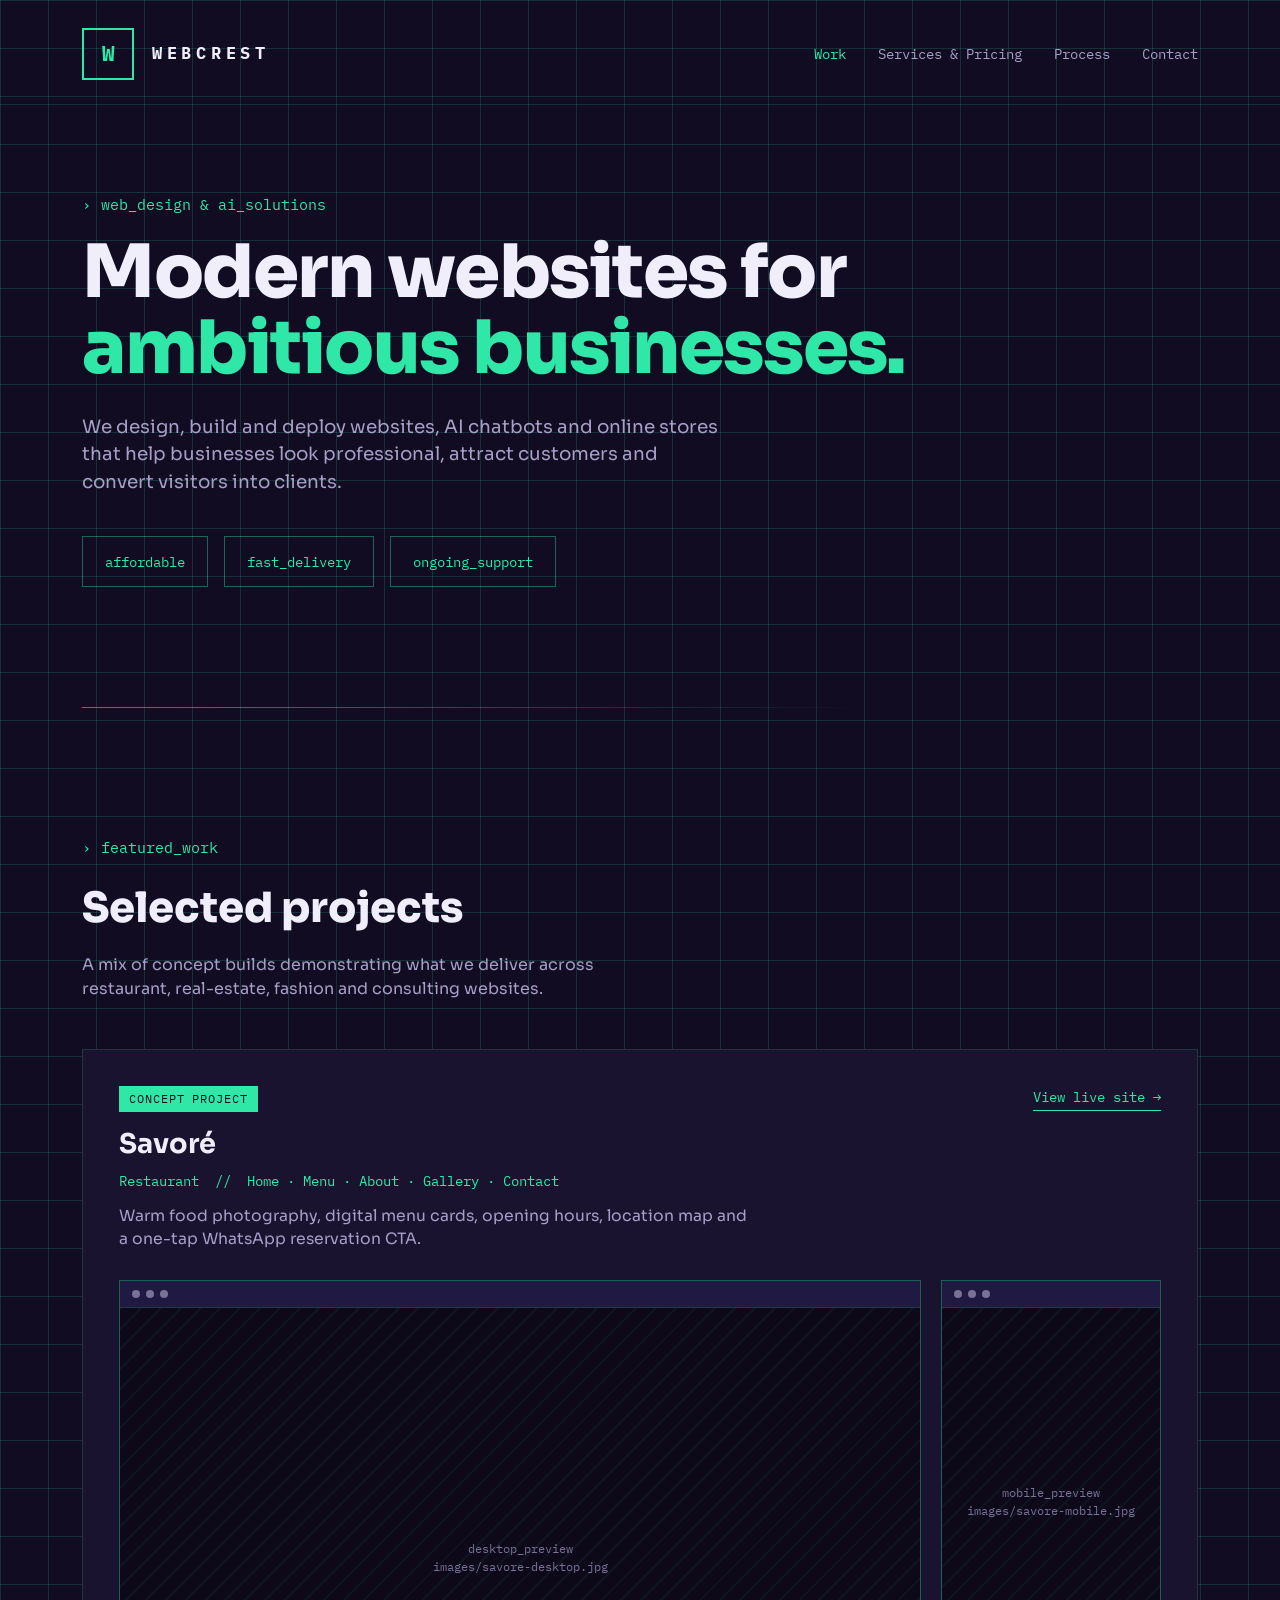
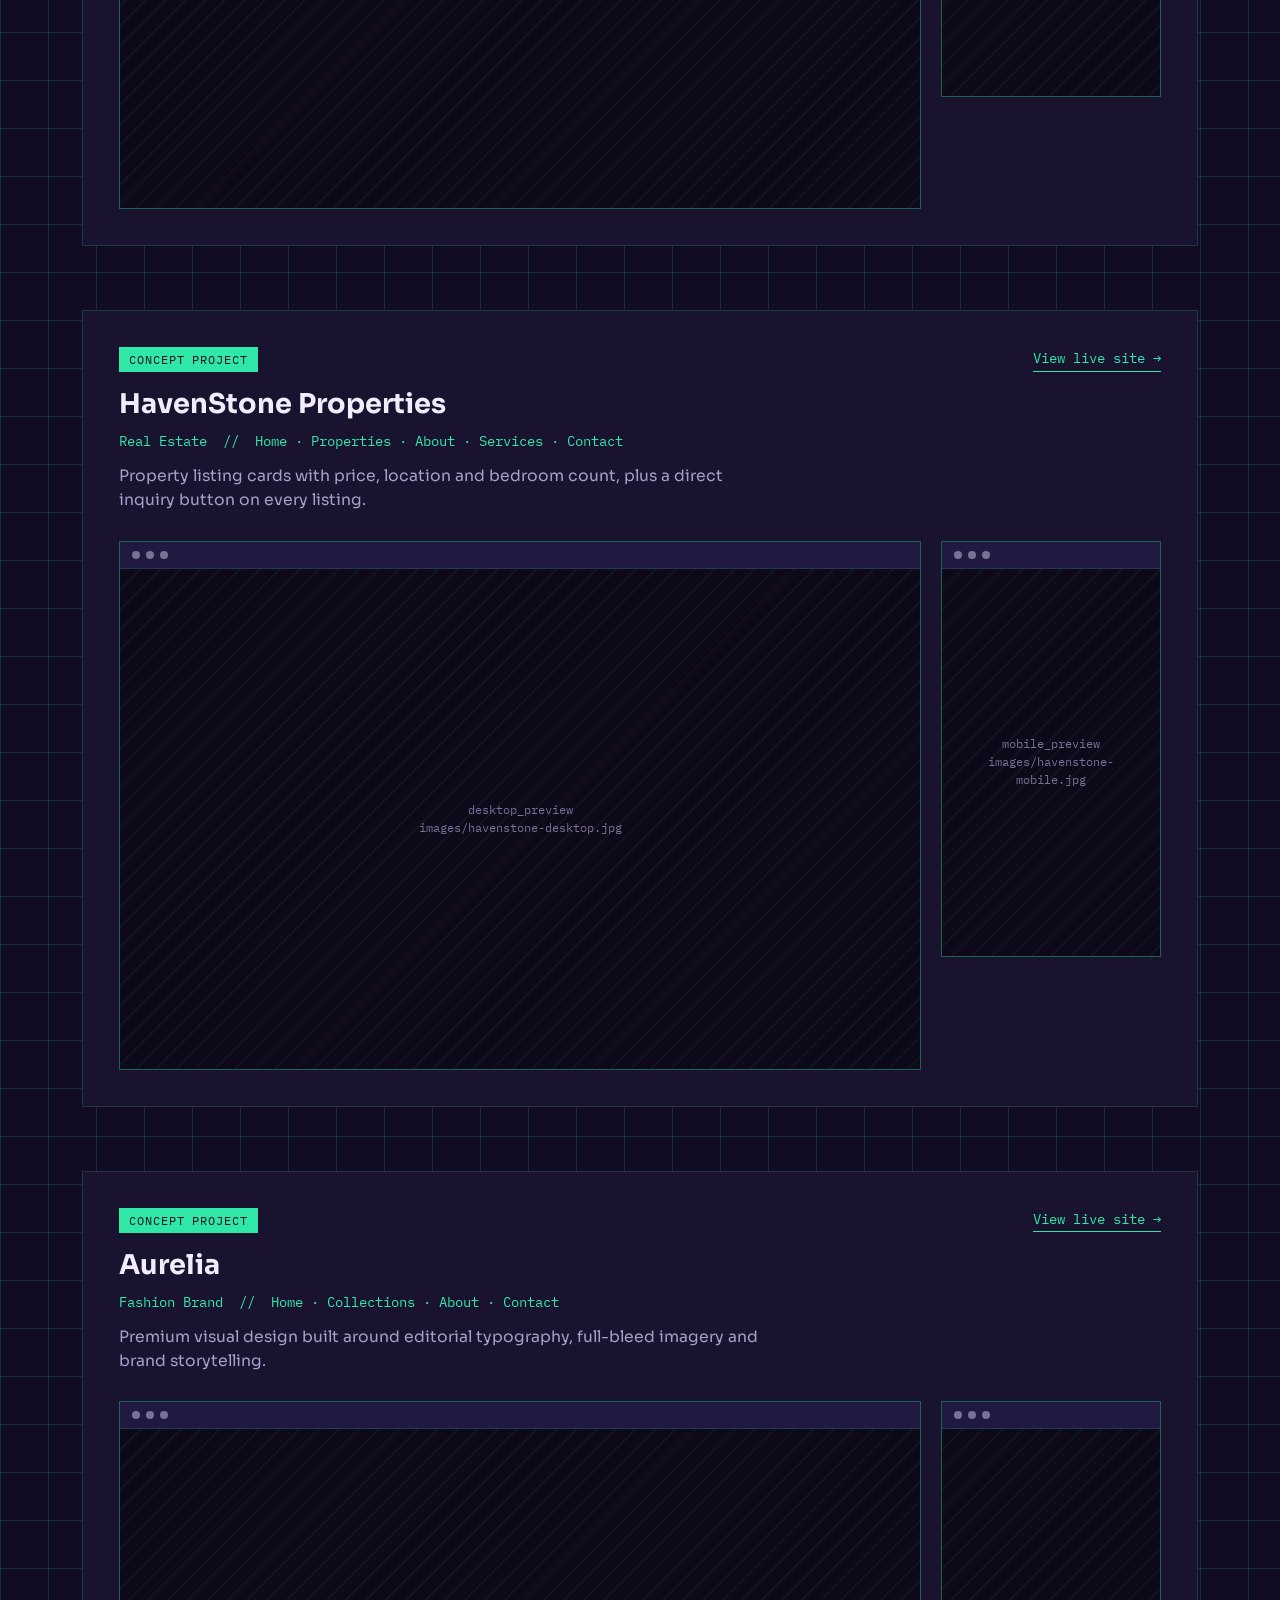
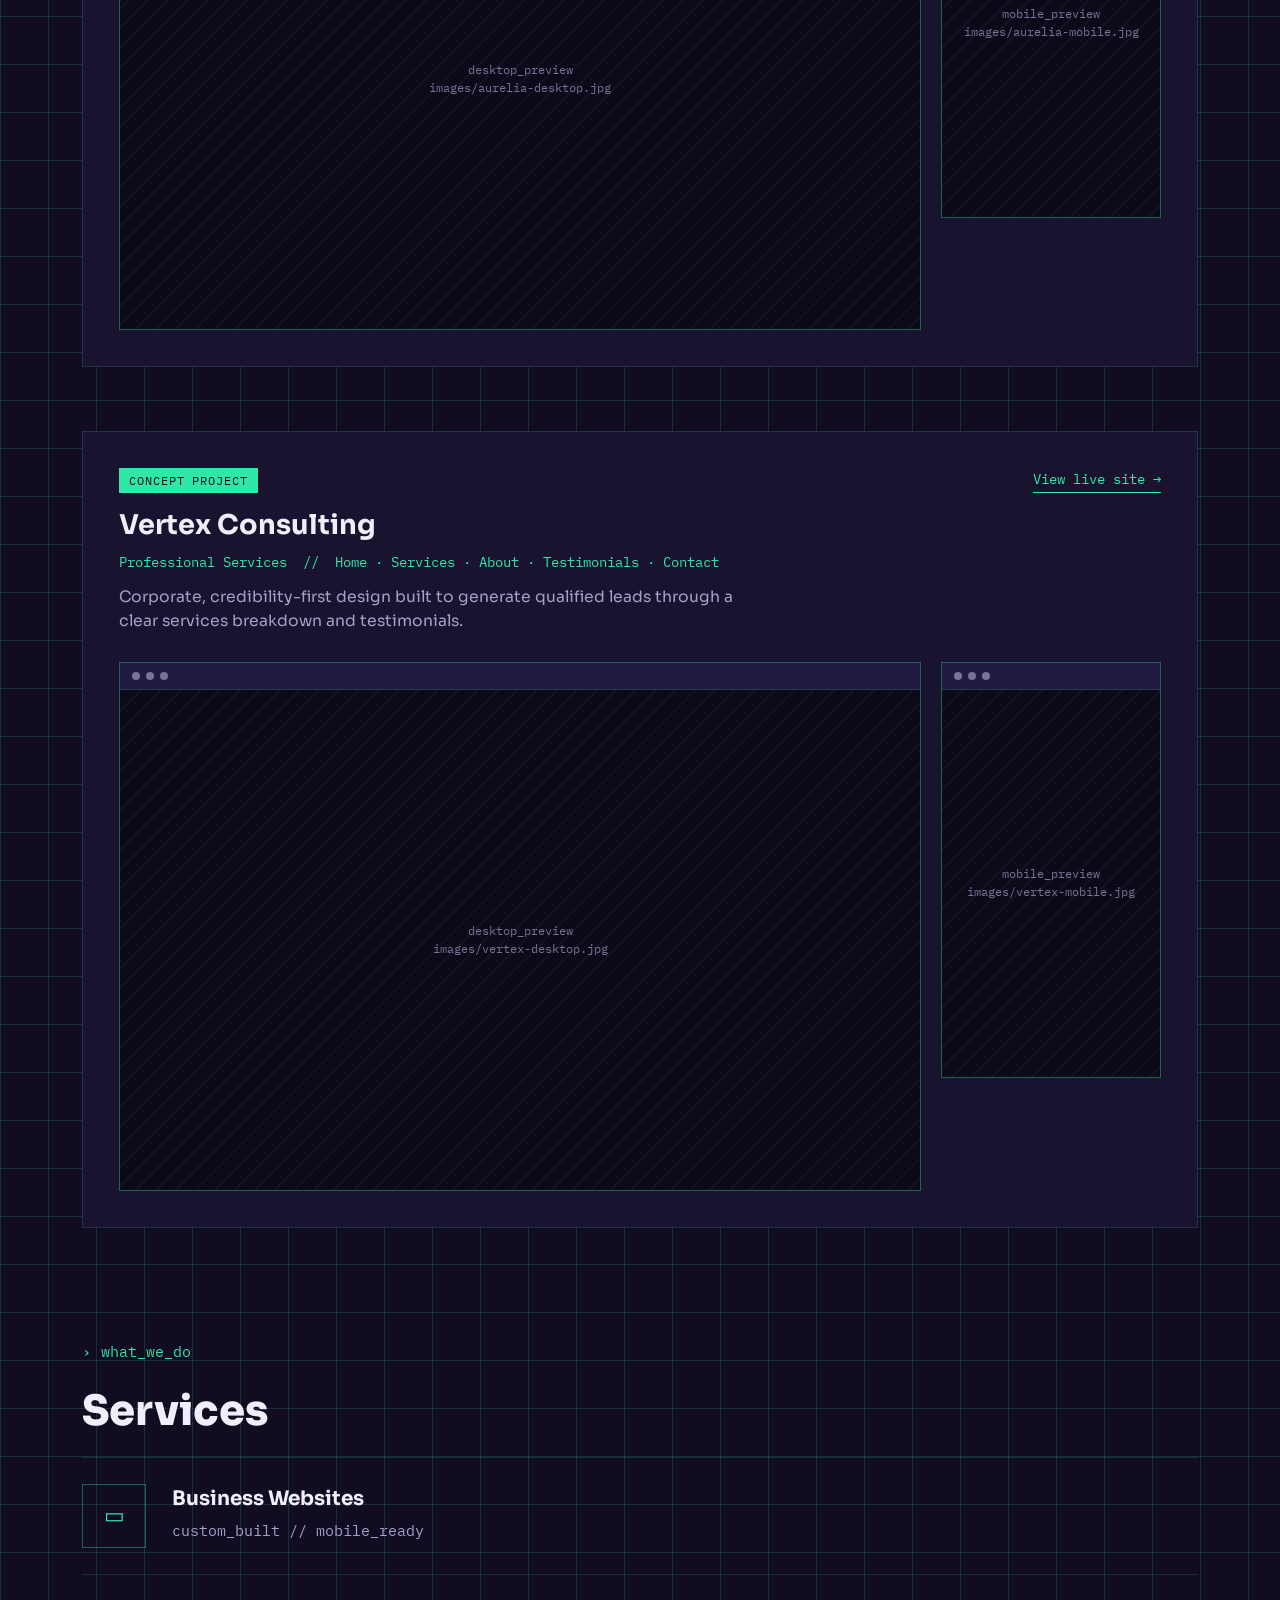
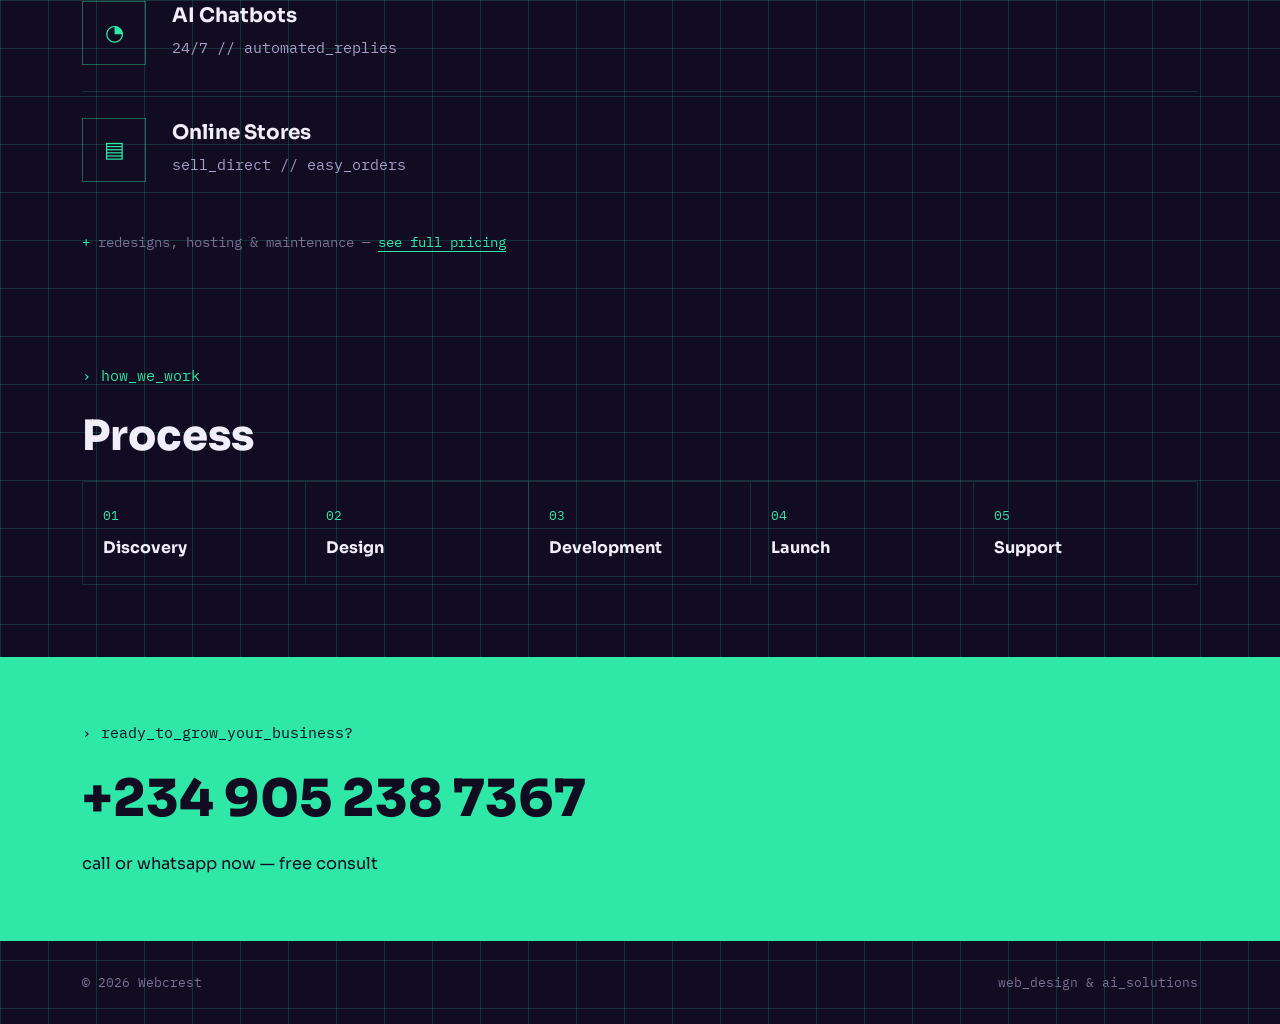
==== index.html @ 218d0122 "second trial commit" ====
<!DOCTYPE html>
<html lang="en">
<head>
<meta charset="UTF-8">
<meta name="viewport" content="width=device-width, initial-scale=1.0">
<title>Webcrest — Modern Websites for Ambitious Businesses</title>
<link rel="stylesheet" href="style.css">
</head>
<body>

<header>
  <div class="wrap header-row">
    <div class="brand">
      <div class="brand-mark">W</div>
      <div class="brand-name">WEBCREST</div>
    </div>
    <nav>
      <ul>
        <li><a href="index.html" class="active">Work</a></li>
        <li><a href="services.html">Services &amp; Pricing</a></li>
        <li><a href="#process">Process</a></li>
        <li><a href="#contact">Contact</a></li>
      </ul>
    </nav>
  </div>
</header>

<section class="hero">
  <div class="wrap">
    <p class="eyebrow">web_design &amp; ai_solutions</p>
    <h1>Modern websites for<br><span class="accent">ambitious businesses.</span></h1>
    <p class="sub">We design, build and deploy websites, AI chatbots and online stores that help
      businesses look professional, attract customers and convert visitors into clients.</p>
    <div class="pill-row">
      <span class="pill">affordable</span>
      <span class="pill">fast_delivery</span>
      <span class="pill">ongoing_support</span>
    </div>
  </div>
</section>

<div class="wrap"><div class="rule"></div></div>

<section id="work">
  <div class="wrap">
    <p class="eyebrow">featured_work</p>
    <h2 class="section-title">Selected projects</h2>
    <p class="section-sub">A mix of concept builds demonstrating what we deliver across restaurant,
      real-estate, fashion and consulting websites.</p>

    <div class="project-grid">

      <!-- PROJECT 1 — SAVORÉ -->
      <article class="project-card">
        <div class="project-head">
          <div>
            <span class="project-tag">Concept Project</span>
            <h3>Savoré</h3>
            <p class="project-type">Restaurant &nbsp;//&nbsp; Home · Menu · About · Gallery · Contact</p>
          </div>
          <!-- LINK SLOT: replace href with the live Netlify/custom domain URL once deployed -->
          <a href="#" class="project-link" data-project="savore">View live site →</a>
        </div>
        <p class="project-desc">Warm food photography, digital menu cards, opening hours, location
          map and a one-tap WhatsApp reservation CTA.</p>
        <div class="shots">
          <div class="browser-frame">
            <div class="browser-bar"><span></span><span></span><span></span></div>
            <div class="shot-slot">
              <!-- SCREENSHOT SLOT (desktop): drop file at images/savore-desktop.jpg -->
              <img src="images/savore-desktop.jpg" alt="Savoré desktop screenshot"
                   onerror="this.style.display='none'; this.nextElementSibling.style.display='flex';">
              <span class="placeholder-label" style="display:flex;">desktop_preview<br>images/savore-desktop.jpg</span>
            </div>
          </div>
          <div class="browser-frame">
            <div class="browser-bar"><span></span><span></span><span></span></div>
            <div class="shot-slot mobile">
              <!-- SCREENSHOT SLOT (mobile): drop file at images/savore-mobile.jpg -->
              <img src="images/savore-mobile.jpg" alt="Savoré mobile screenshot"
                   onerror="this.style.display='none'; this.nextElementSibling.style.display='flex';">
              <span class="placeholder-label" style="display:flex;">mobile_preview<br>images/savore-mobile.jpg</span>
            </div>
          </div>
        </div>
      </article>

      <!-- PROJECT 2 — HAVENSTONE PROPERTIES -->
      <article class="project-card">
        <div class="project-head">
          <div>
            <span class="project-tag">Concept Project</span>
            <h3>HavenStone Properties</h3>
            <p class="project-type">Real Estate &nbsp;//&nbsp; Home · Properties · About · Services · Contact</p>
          </div>
          <a href="#" class="project-link" data-project="havenstone">View live site →</a>
        </div>
        <p class="project-desc">Property listing cards with price, location and bedroom count, plus
          a direct inquiry button on every listing.</p>
        <div class="shots">
          <div class="browser-frame">
            <div class="browser-bar"><span></span><span></span><span></span></div>
            <div class="shot-slot">
              <img src="images/havenstone-desktop.jpg" alt="HavenStone Properties desktop screenshot"
                   onerror="this.style.display='none'; this.nextElementSibling.style.display='flex';">
              <span class="placeholder-label" style="display:flex;">desktop_preview<br>images/havenstone-desktop.jpg</span>
            </div>
          </div>
          <div class="browser-frame">
            <div class="browser-bar"><span></span><span></span><span></span></div>
            <div class="shot-slot mobile">
              <img src="images/havenstone-mobile.jpg" alt="HavenStone Properties mobile screenshot"
                   onerror="this.style.display='none'; this.nextElementSibling.style.display='flex';">
              <span class="placeholder-label" style="display:flex;">mobile_preview<br>images/havenstone-mobile.jpg</span>
            </div>
          </div>
        </div>
      </article>

      <!-- PROJECT 3 — AURELIA -->
      <article class="project-card">
        <div class="project-head">
          <div>
            <span class="project-tag">Concept Project</span>
            <h3>Aurelia</h3>
            <p class="project-type">Fashion Brand &nbsp;//&nbsp; Home · Collections · About · Contact</p>
          </div>
          <a href="#" class="project-link" data-project="aurelia">View live site →</a>
        </div>
        <p class="project-desc">Premium visual design built around editorial typography, full-bleed
          imagery and brand storytelling.</p>
        <div class="shots">
          <div class="browser-frame">
            <div class="browser-bar"><span></span><span></span><span></span></div>
            <div class="shot-slot">
              <img src="images/aurelia-desktop.jpg" alt="Aurelia desktop screenshot"
                   onerror="this.style.display='none'; this.nextElementSibling.style.display='flex';">
              <span class="placeholder-label" style="display:flex;">desktop_preview<br>images/aurelia-desktop.jpg</span>
            </div>
          </div>
          <div class="browser-frame">
            <div class="browser-bar"><span></span><span></span><span></span></div>
            <div class="shot-slot mobile">
              <img src="images/aurelia-mobile.jpg" alt="Aurelia mobile screenshot"
                   onerror="this.style.display='none'; this.nextElementSibling.style.display='flex';">
              <span class="placeholder-label" style="display:flex;">mobile_preview<br>images/aurelia-mobile.jpg</span>
            </div>
          </div>
        </div>
      </article>

      <!-- PROJECT 4 — VERTEX CONSULTING -->
      <article class="project-card">
        <div class="project-head">
          <div>
            <span class="project-tag">Concept Project</span>
            <h3>Vertex Consulting</h3>
            <p class="project-type">Professional Services &nbsp;//&nbsp; Home · Services · About · Testimonials · Contact</p>
          </div>
          <a href="#" class="project-link" data-project="vertex">View live site →</a>
        </div>
        <p class="project-desc">Corporate, credibility-first design built to generate qualified
          leads through a clear services breakdown and testimonials.</p>
        <div class="shots">
          <div class="browser-frame">
            <div class="browser-bar"><span></span><span></span><span></span></div>
            <div class="shot-slot">
              <img src="images/vertex-desktop.jpg" alt="Vertex Consulting desktop screenshot"
                   onerror="this.style.display='none'; this.nextElementSibling.style.display='flex';">
              <span class="placeholder-label" style="display:flex;">desktop_preview<br>images/vertex-desktop.jpg</span>
            </div>
          </div>
          <div class="browser-frame">
            <div class="browser-bar"><span></span><span></span><span></span></div>
            <div class="shot-slot mobile">
              <img src="images/vertex-mobile.jpg" alt="Vertex Consulting mobile screenshot"
                   onerror="this.style.display='none'; this.nextElementSibling.style.display='flex';">
              <span class="placeholder-label" style="display:flex;">mobile_preview<br>images/vertex-mobile.jpg</span>
            </div>
          </div>
        </div>
      </article>

    </div>
  </div>
</section>

<section id="services-preview" class="tight">
  <div class="wrap">
    <p class="eyebrow">what_we_do</p>
    <h2 class="section-title">Services</h2>

    <div class="service-row">
      <div class="service-icon">▭</div>
      <div>
        <h3>Business Websites</h3>
        <p>custom_built // mobile_ready</p>
      </div>
    </div>
    <div class="service-row">
      <div class="service-icon">◔</div>
      <div>
        <h3>AI Chatbots</h3>
        <p>24/7 // automated_replies</p>
      </div>
    </div>
    <div class="service-row">
      <div class="service-icon">▤</div>
      <div>
        <h3>Online Stores</h3>
        <p>sell_direct // easy_orders</p>
      </div>
    </div>

    <p class="note-line" style="margin-top:24px;"><span class="plus">+</span> redesigns, hosting &amp; maintenance — <a href="services.html" style="color:var(--mint); border-bottom:1px solid var(--mint);">see full pricing</a></p>
  </div>
</section>

<section id="process">
  <div class="wrap">
    <p class="eyebrow">how_we_work</p>
    <h2 class="section-title">Process</h2>
    <div class="process-row">
      <div class="process-step"><span class="num">01</span><h4>Discovery</h4></div>
      <div class="process-step"><span class="num">02</span><h4>Design</h4></div>
      <div class="process-step"><span class="num">03</span><h4>Development</h4></div>
      <div class="process-step"><span class="num">04</span><h4>Launch</h4></div>
      <div class="process-step"><span class="num">05</span><h4>Support</h4></div>
    </div>
  </div>
</section>

<section class="cta-band" id="contact">
  <div class="wrap">
    <p class="eyebrow">ready_to_grow_your_business?</p>
    <a class="cta-phone-link" href="tel:+2349052387367"><div class="cta-phone">+234 905 238 7367</div></a>
    <p class="note">call or whatsapp now — free consult</p>
  </div>
</section>

<footer>
  <div class="wrap footer-row" style="display:flex; justify-content:space-between; width:100%;">
    <span>© 2026 Webcrest</span>
    <span>web_design &amp; ai_solutions</span>
  </div>
</footer>

</body>
</html>
---- style.css ----
/* ===========================================================
   WEBCREST — shared design tokens & styles
   Palette: deep navy/violet bg, mint-green accent, terminal motif
   =========================================================== */

@import url('https://fonts.googleapis.com/css2?family=IBM+Plex+Mono:wght@400;500;600;700&family=Sora:wght@400;600;700;800&display=swap');

:root{
  --bg:            #120C22;
  --bg-panel:      #1A1330;
  --bg-panel-2:    #201941;
  --line:          rgba(47, 232, 168, 0.16);
  --line-strong:   rgba(47, 232, 168, 0.4);
  --mint:          #2FE8A8;
  --mint-strong:   #1BFFB0;
  --text:          #F1EEFB;
  --text-muted:    #A79FC7;
  --text-dim:      #7A7196;
  --radius:        2px;
  --maxw:          1180px;
  --serial-font:   'IBM Plex Mono', monospace;
  --display-font:  'Sora', sans-serif;
}

*{ box-sizing:border-box; margin:0; padding:0; }

html{ scroll-behavior:smooth; }

body{
  background:
    linear-gradient(var(--line) 1px, transparent 1px) 0 0/48px 48px,
    linear-gradient(90deg, var(--line) 1px, transparent 1px) 0 0/48px 48px,
    var(--bg);
  color:var(--text);
  font-family:var(--display-font);
  line-height:1.5;
  -webkit-font-smoothing:antialiased;
}

a{ color:inherit; text-decoration:none; }
img{ max-width:100%; display:block; }
ul{ list-style:none; }

.mono{ font-family:var(--serial-font); }

.wrap{
  max-width:var(--maxw);
  margin:0 auto;
  padding:0 32px;
}

/* focus visibility */
a:focus-visible, button:focus-visible{
  outline:2px solid var(--mint);
  outline-offset:3px;
}

@media (prefers-reduced-motion: reduce){
  *{ animation:none !important; transition:none !important; }
}

/* ---------- header ---------- */
header{
  padding:28px 0 24px;
  border-bottom:1px solid var(--line);
}
.header-row{
  display:flex;
  align-items:center;
  justify-content:space-between;
  gap:24px;
  flex-wrap:wrap;
}
.brand{
  display:flex;
  align-items:center;
  gap:18px;
}
.brand-mark{
  width:52px; height:52px;
  border:2px solid var(--mint);
  display:flex; align-items:center; justify-content:center;
  font-family:var(--serial-font);
  font-weight:700;
  font-size:1.3rem;
  color:var(--mint);
  flex-shrink:0;
}
.brand-name{
  font-family:var(--serial-font);
  font-weight:700;
  letter-spacing:0.28em;
  font-size:1.05rem;
}
nav ul{
  display:flex;
  gap:32px;
  font-family:var(--serial-font);
  font-size:0.85rem;
  color:var(--text-muted);
}
nav a:hover, nav a.active{ color:var(--mint); }

/* ---------- eyebrow / section labels ---------- */
.eyebrow{
  display:flex;
  align-items:center;
  gap:10px;
  font-family:var(--serial-font);
  color:var(--mint);
  font-size:0.95rem;
  margin-bottom:18px;
}
.eyebrow::before{ content:"›"; }

/* ---------- hero ---------- */
.hero{ padding:88px 0 64px; }
.hero h1{
  font-family:var(--display-font);
  font-weight:800;
  font-size:clamp(2.6rem, 6vw, 4.6rem);
  line-height:1.04;
  letter-spacing:-0.02em;
}
.hero h1 .accent{ color:var(--mint); }
.hero .sub{
  margin-top:26px;
  max-width:640px;
  color:var(--text-muted);
  font-size:1.15rem;
}
.pill-row{
  display:flex; flex-wrap:wrap;
  gap:16px;
  margin-top:40px;
}
.pill{
  border:1px solid var(--line-strong);
  padding:14px 22px;
  font-family:var(--serial-font);
  color:var(--mint);
  font-size:0.9rem;
}

.rule{
  height:1px;
  background:linear-gradient(90deg, var(--mint), transparent 70%);
  margin:56px 0;
  opacity:0.6;
}

/* ---------- generic section ---------- */
section{ padding:72px 0; }
section.tight{ padding:40px 0; }
h2.section-title{
  font-family:var(--display-font);
  font-weight:800;
  font-size:clamp(1.9rem, 3.4vw, 2.6rem);
  margin-bottom:14px;
}
.section-sub{
  color:var(--text-muted);
  max-width:600px;
  margin-bottom:48px;
}

/* ---------- service list (index page) ---------- */
.service-row{
  display:flex;
  gap:26px;
  align-items:flex-start;
  padding:26px 0;
  border-top:1px solid var(--line);
}
.service-row:last-child{ border-bottom:1px solid var(--line); }
.service-icon{
  width:64px; height:64px;
  border:1px solid var(--line-strong);
  flex-shrink:0;
  display:flex; align-items:center; justify-content:center;
  color:var(--mint);
  font-size:1.4rem;
}
.service-row h3{ font-size:1.25rem; margin-bottom:6px; }
.service-row p{
  font-family:var(--serial-font);
  color:var(--text-muted);
  font-size:0.92rem;
}

/* ---------- project cards (portfolio) ---------- */
.project-grid{
  display:grid;
  grid-template-columns:1fr;
  gap:64px;
}
.project-card{
  border:1px solid var(--line);
  background:var(--bg-panel);
  padding:36px;
}
.project-head{
  display:flex;
  justify-content:space-between;
  align-items:flex-start;
  flex-wrap:wrap;
  gap:16px;
  margin-bottom:8px;
}
.project-tag{
  display:inline-block;
  font-family:var(--serial-font);
  font-size:0.72rem;
  letter-spacing:0.08em;
  color:var(--bg);
  background:var(--mint);
  padding:4px 10px;
  margin-bottom:12px;
  text-transform:uppercase;
}
.project-card h3{
  font-size:1.7rem;
  margin-bottom:6px;
}
.project-type{
  font-family:var(--serial-font);
  color:var(--mint);
  font-size:0.85rem;
}
.project-desc{
  color:var(--text-muted);
  max-width:640px;
  margin:14px 0 28px;
  font-size:0.98rem;
}
.project-link{
  font-family:var(--serial-font);
  color:var(--mint);
  font-size:0.9rem;
  border-bottom:1px solid var(--mint);
  padding-bottom:2px;
}
.project-link:hover{ color:var(--mint-strong); border-color:var(--mint-strong); }

/* screenshot mock frames */
.shots{
  display:grid;
  grid-template-columns:1fr 220px;
  gap:20px;
  align-items:start;
}
@media (max-width:640px){
  .shots{ grid-template-columns:1fr; }
}

.browser-frame{
  border:1px solid var(--line-strong);
  background:#0D0919;
  overflow:hidden;
}
.browser-bar{
  display:flex;
  gap:6px;
  padding:9px 12px;
  border-bottom:1px solid var(--line);
  background:var(--bg-panel-2);
}
.browser-bar span{
  width:8px; height:8px; border-radius:50%;
  background:var(--text-dim);
}
.shot-slot{
  aspect-ratio:16/10;
  position:relative;
  background:
    repeating-linear-gradient(135deg, rgba(47,232,168,0.05) 0 2px, transparent 2px 14px);
  display:flex;
  align-items:center;
  justify-content:center;
}
.shot-slot.mobile{ aspect-ratio:9/16; }
.shot-slot img{
  position:absolute; inset:0;
  width:100%; height:100%;
  object-fit:cover; object-position:top;
}
.shot-slot .placeholder-label{
  font-family:var(--serial-font);
  color:var(--text-dim);
  font-size:0.75rem;
  text-align:center;
  padding:0 16px;
}

/* ---------- pricing cards ---------- */
.price-grid{
  display:grid;
  grid-template-columns:repeat(auto-fit, minmax(250px, 1fr));
  gap:24px;
}
.price-card{
  border:1px solid var(--line);
  background:var(--bg-panel);
  padding:32px 26px;
  display:flex;
  flex-direction:column;
}
.price-card.featured{
  border-color:var(--mint);
  background:var(--bg-panel-2);
}
.price-card h3{ font-size:1.2rem; margin-bottom:6px; }
.price-card .price{
  font-family:var(--serial-font);
  color:var(--mint);
  font-size:1.7rem;
  margin:10px 0 4px;
}
.price-card .price small{
  font-size:0.85rem;
  color:var(--text-muted);
}
.price-card .best-for{
  font-family:var(--serial-font);
  font-size:0.8rem;
  color:var(--text-muted);
  margin-bottom:18px;
}
.price-card ul{
  margin:0 0 24px;
  flex-grow:1;
}
.price-card li{
  font-family:var(--serial-font);
  font-size:0.87rem;
  color:var(--text-muted);
  padding:9px 0;
  border-top:1px solid var(--line);
}
.price-card li:before{
  content:"+ ";
  color:var(--mint);
}
.price-cta{
  text-align:center;
  border:1px solid var(--mint);
  padding:12px;
  font-family:var(--serial-font);
  color:var(--mint);
  font-size:0.85rem;
}
.price-cta:hover{ background:var(--mint); color:var(--bg); }

/* ---------- process steps ---------- */
.process-row{
  display:flex;
  flex-wrap:wrap;
  gap:0;
  border:1px solid var(--line);
}
.process-step{
  flex:1 1 150px;
  padding:24px 20px;
  border-right:1px solid var(--line);
}
.process-step:last-child{ border-right:none; }
.process-step .num{
  font-family:var(--serial-font);
  color:var(--mint);
  font-size:0.8rem;
  margin-bottom:10px;
  display:block;
}
.process-step h4{ font-size:1rem; }

/* ---------- CTA band ---------- */
.cta-band{
  background:var(--mint);
  color:var(--bg);
  padding:64px 0;
}
.cta-band .eyebrow{ color:var(--bg); }
.cta-band .eyebrow::before{ color:var(--bg); }
.cta-band h2{
  font-family:var(--serial-font);
  font-weight:700;
  letter-spacing:0.04em;
  font-size:1.3rem;
  margin-bottom:22px;
}
.cta-phone{
  font-family:var(--display-font);
  font-weight:800;
  font-size:clamp(2rem, 5vw, 3.2rem);
  margin-bottom:14px;
}
.cta-band .note{ font-size:1.02rem; }
.cta-band a.cta-phone-link:hover{ text-decoration:underline; }

/* ---------- footer ---------- */
footer{
  padding:32px 0;
  font-family:var(--serial-font);
  color:var(--text-dim);
  font-size:0.8rem;
  display:flex;
  justify-content:space-between;
  flex-wrap:wrap;
  gap:12px;
}

/* ---------- misc ---------- */
.note-line{
  font-family:var(--serial-font);
  color:var(--text-dim);
  font-size:0.85rem;
}
.note-line .plus{ color:var(--mint); }
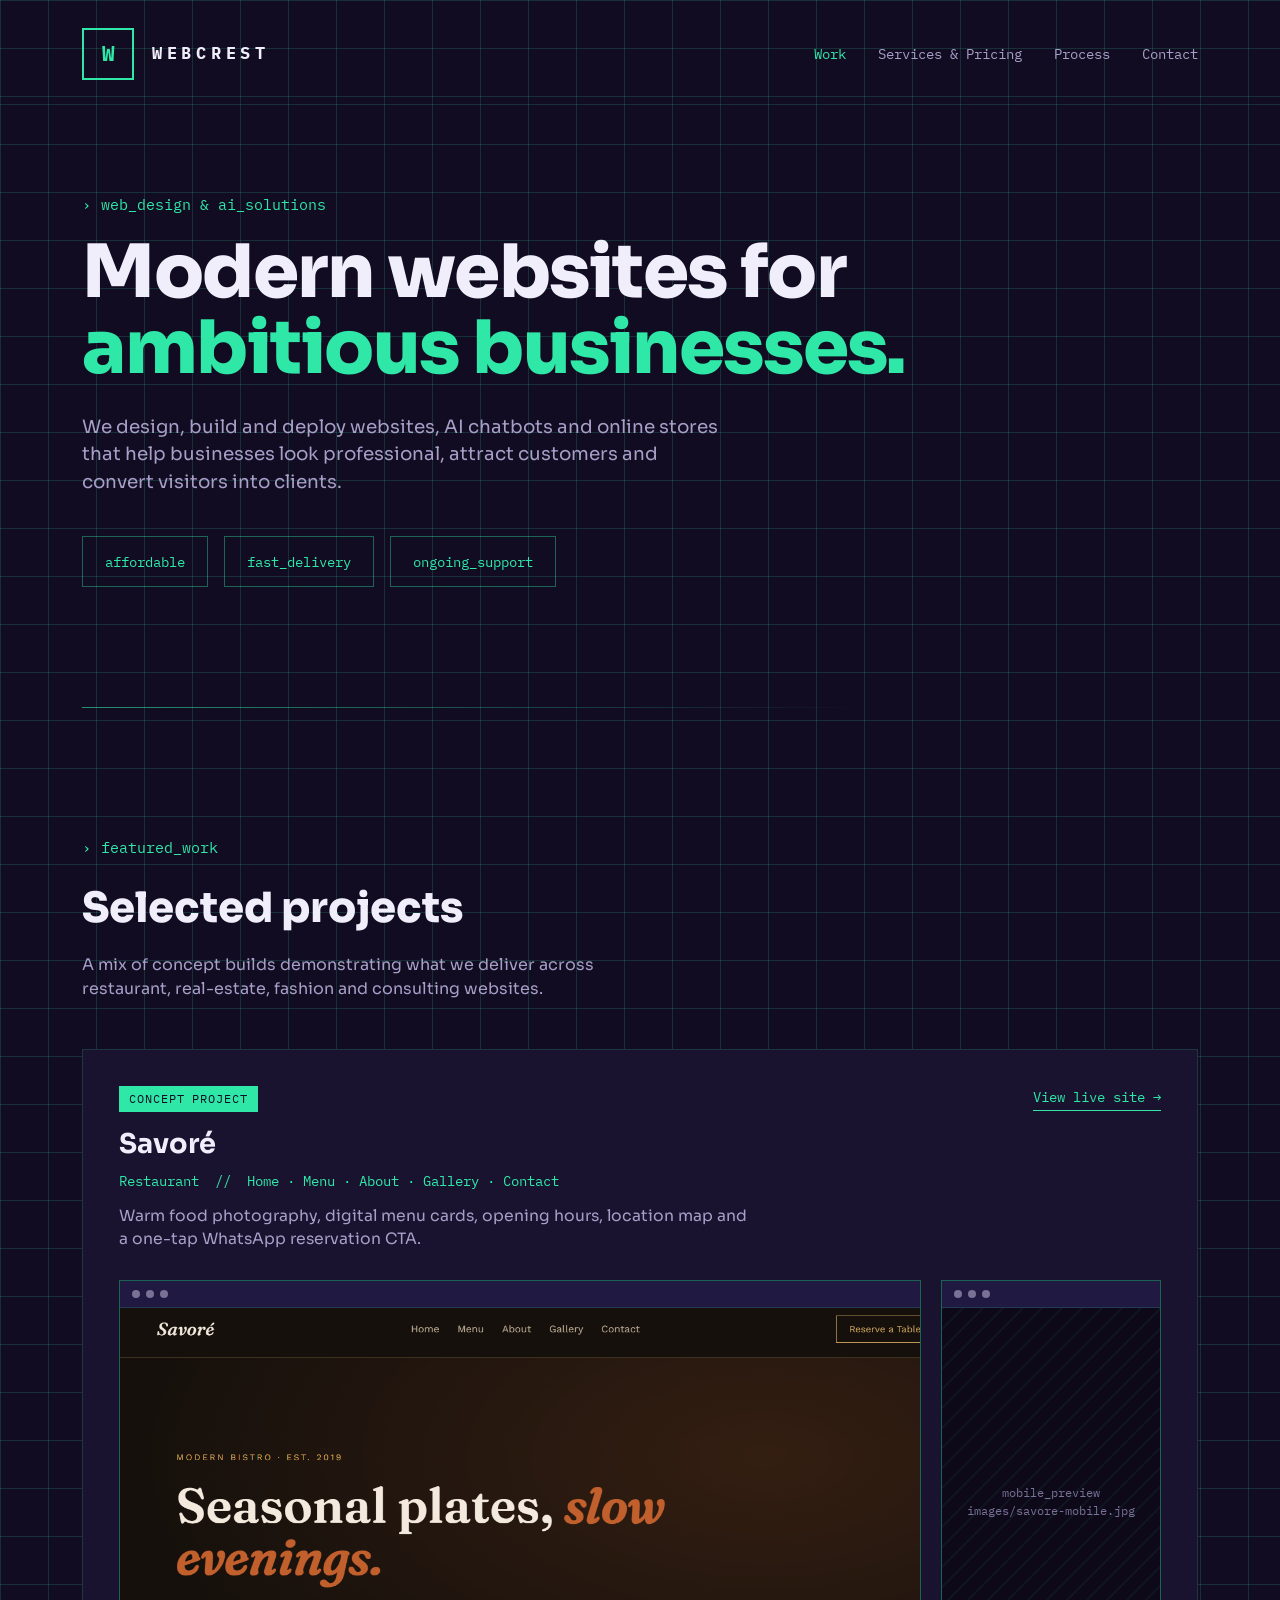
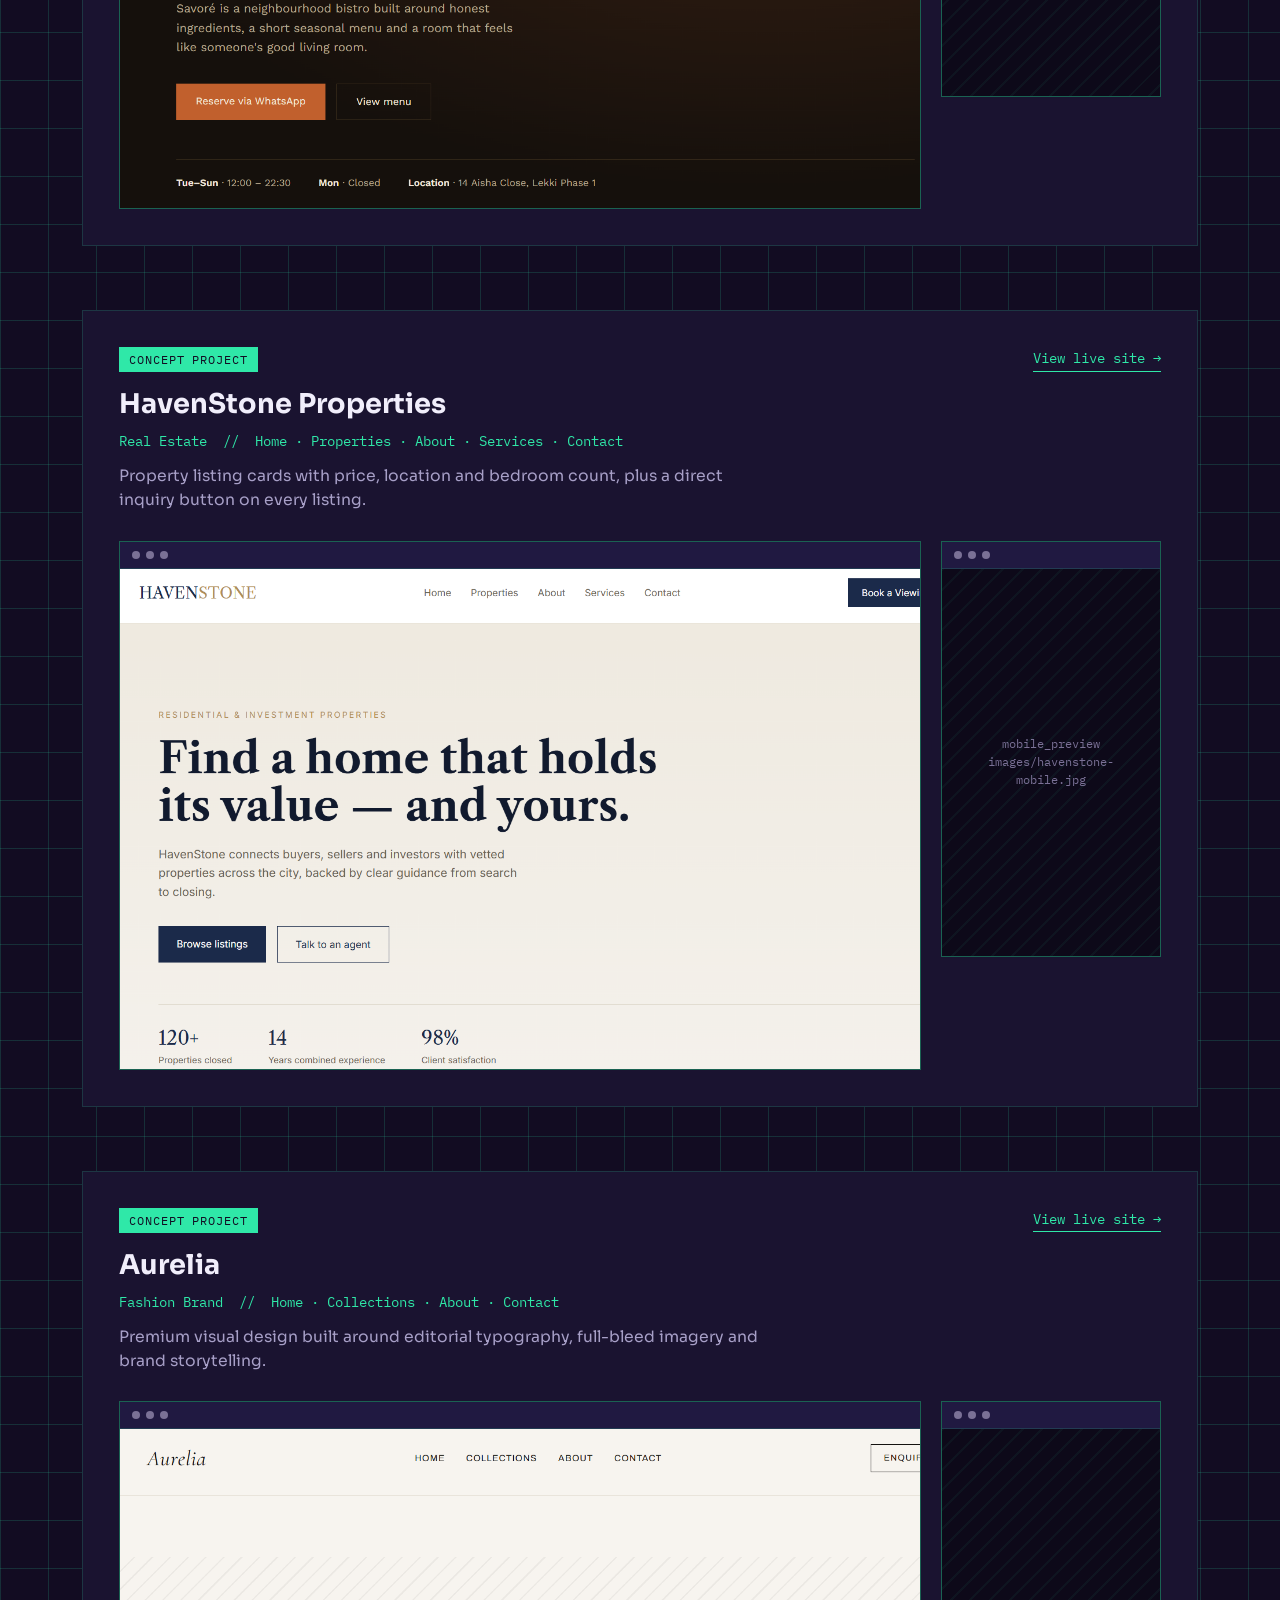
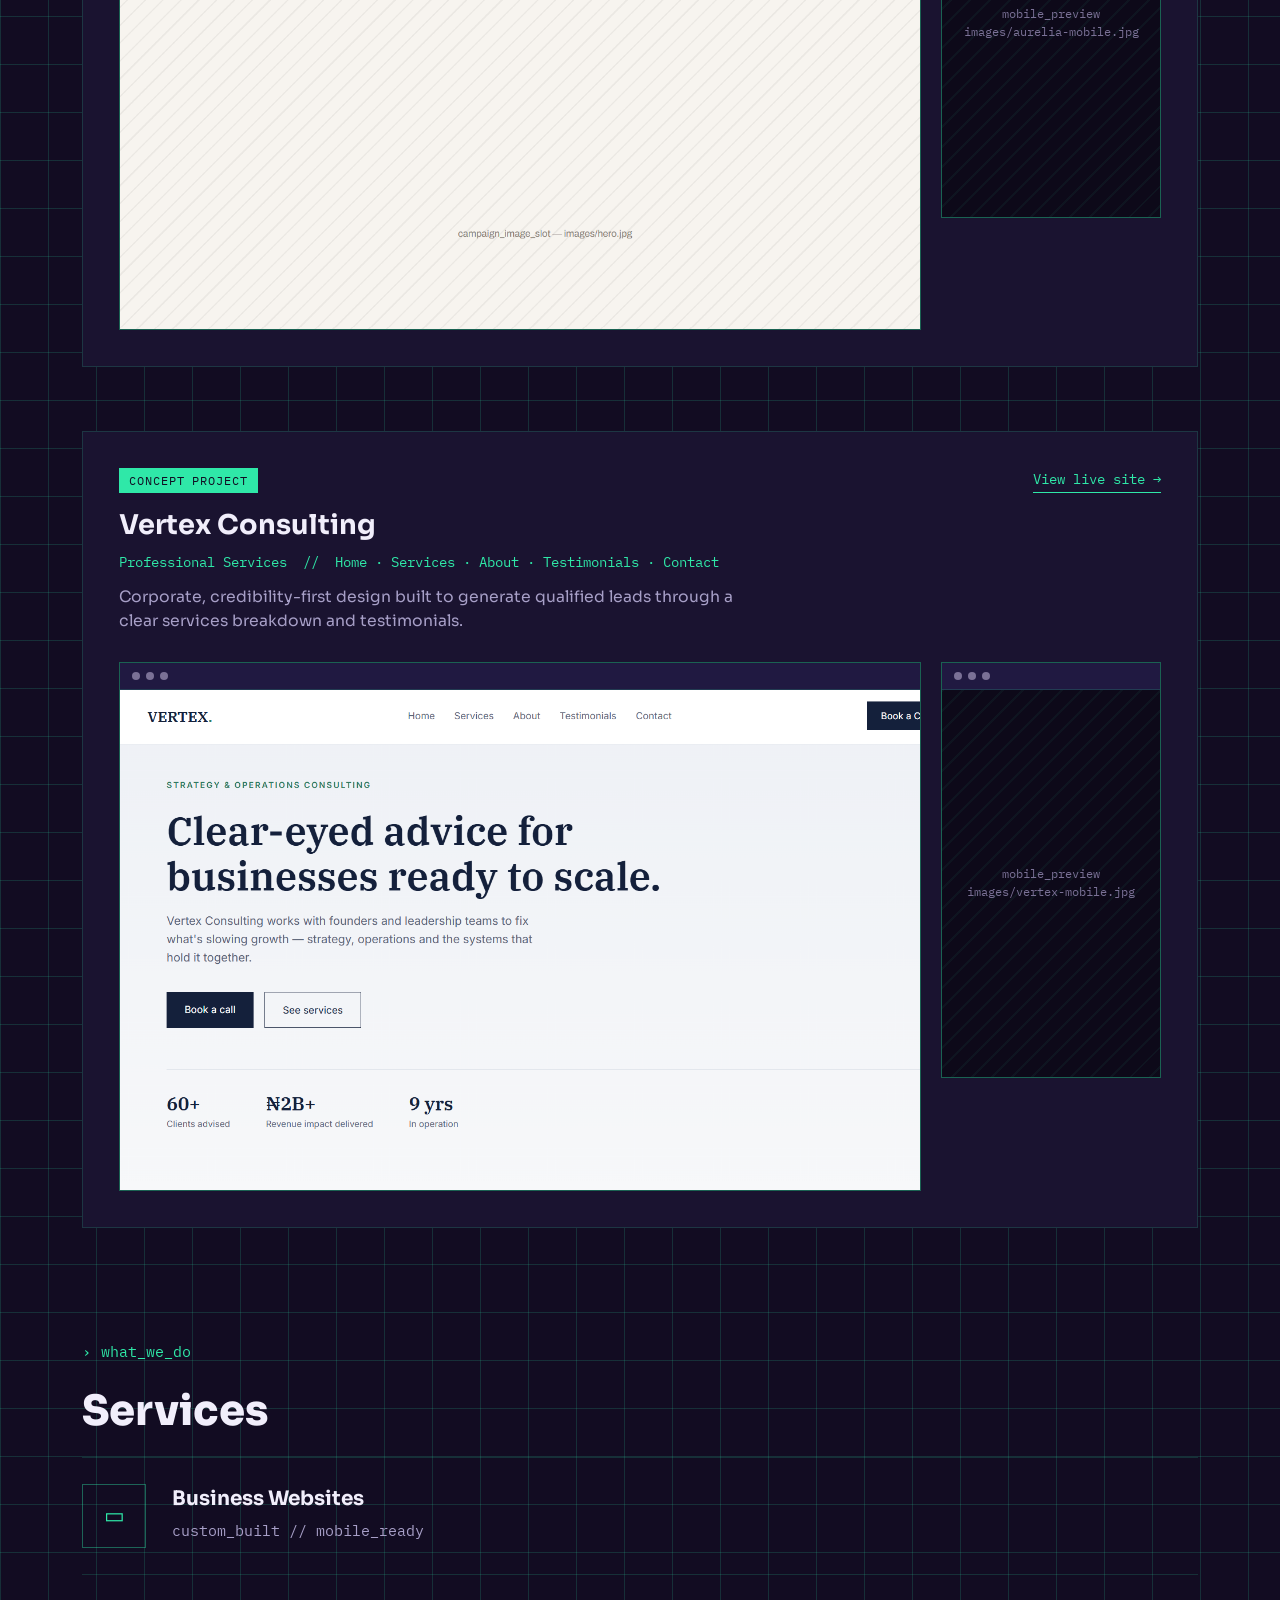
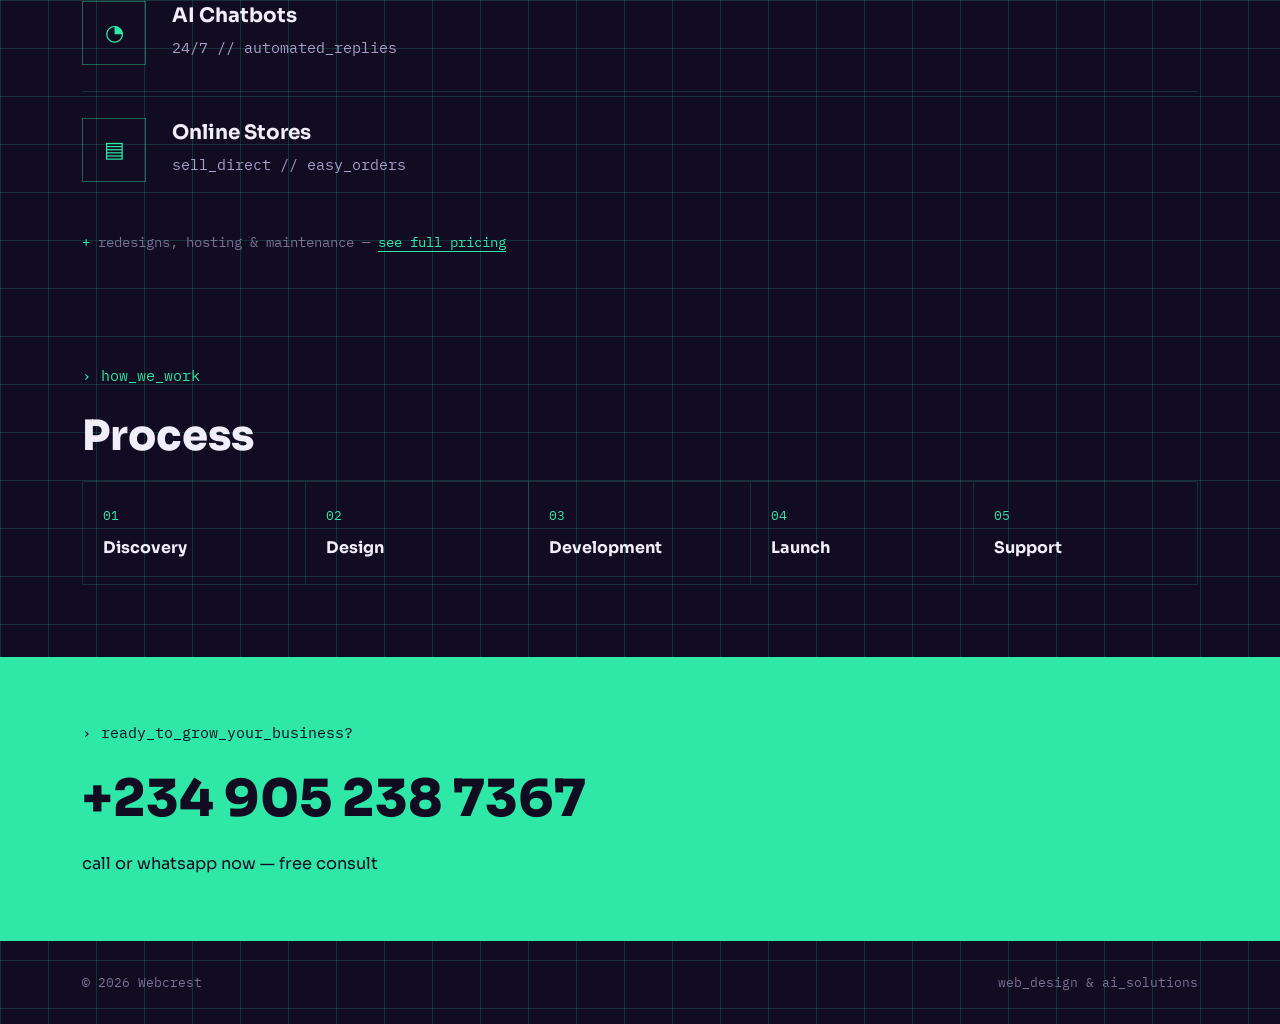
==== commit abefcc9a: "desktop screenshots added" ====
--- a/index.html
+++ b/index.html
@@ -68,7 +68,7 @@
             <div class="browser-bar"><span></span><span></span><span></span></div>
             <div class="shot-slot">
               <!-- SCREENSHOT SLOT (desktop): drop file at images/savore-desktop.jpg -->
-              <img src="images/savore-desktop.jpg" alt="Savoré desktop screenshot"
+              <img src="./Screenshot 2026-08-11 173336.png" alt="Savoré desktop screenshot"
                    onerror="this.style.display='none'; this.nextElementSibling.style.display='flex';">
               <span class="placeholder-label" style="display:flex;">desktop_preview<br>images/savore-desktop.jpg</span>
             </div>
@@ -77,7 +77,7 @@
             <div class="browser-bar"><span></span><span></span><span></span></div>
             <div class="shot-slot mobile">
               <!-- SCREENSHOT SLOT (mobile): drop file at images/savore-mobile.jpg -->
-              <img src="images/savore-mobile.jpg" alt="Savoré mobile screenshot"
+              <img src="" alt="Savoré mobile screenshot"
                    onerror="this.style.display='none'; this.nextElementSibling.style.display='flex';">
               <span class="placeholder-label" style="display:flex;">mobile_preview<br>images/savore-mobile.jpg</span>
             </div>
@@ -101,7 +101,7 @@
           <div class="browser-frame">
             <div class="browser-bar"><span></span><span></span><span></span></div>
             <div class="shot-slot">
-              <img src="images/havenstone-desktop.jpg" alt="HavenStone Properties desktop screenshot"
+              <img src="./Screenshot 2026-08-11 201450.png" alt="HavenStone Properties desktop screenshot"
                    onerror="this.style.display='none'; this.nextElementSibling.style.display='flex';">
               <span class="placeholder-label" style="display:flex;">desktop_preview<br>images/havenstone-desktop.jpg</span>
             </div>
@@ -133,7 +133,7 @@
           <div class="browser-frame">
             <div class="browser-bar"><span></span><span></span><span></span></div>
             <div class="shot-slot">
-              <img src="images/aurelia-desktop.jpg" alt="Aurelia desktop screenshot"
+              <img src="./Screenshot 2026-08-11 201401.png" alt="Aurelia desktop screenshot"
                    onerror="this.style.display='none'; this.nextElementSibling.style.display='flex';">
               <span class="placeholder-label" style="display:flex;">desktop_preview<br>images/aurelia-desktop.jpg</span>
             </div>
@@ -165,7 +165,7 @@
           <div class="browser-frame">
             <div class="browser-bar"><span></span><span></span><span></span></div>
             <div class="shot-slot">
-              <img src="images/vertex-desktop.jpg" alt="Vertex Consulting desktop screenshot"
+              <img src="./Screenshot 2026-08-11 201127.png" alt="Vertex Consulting desktop screenshot"
                    onerror="this.style.display='none'; this.nextElementSibling.style.display='flex';">
               <span class="placeholder-label" style="display:flex;">desktop_preview<br>images/vertex-desktop.jpg</span>
             </div>
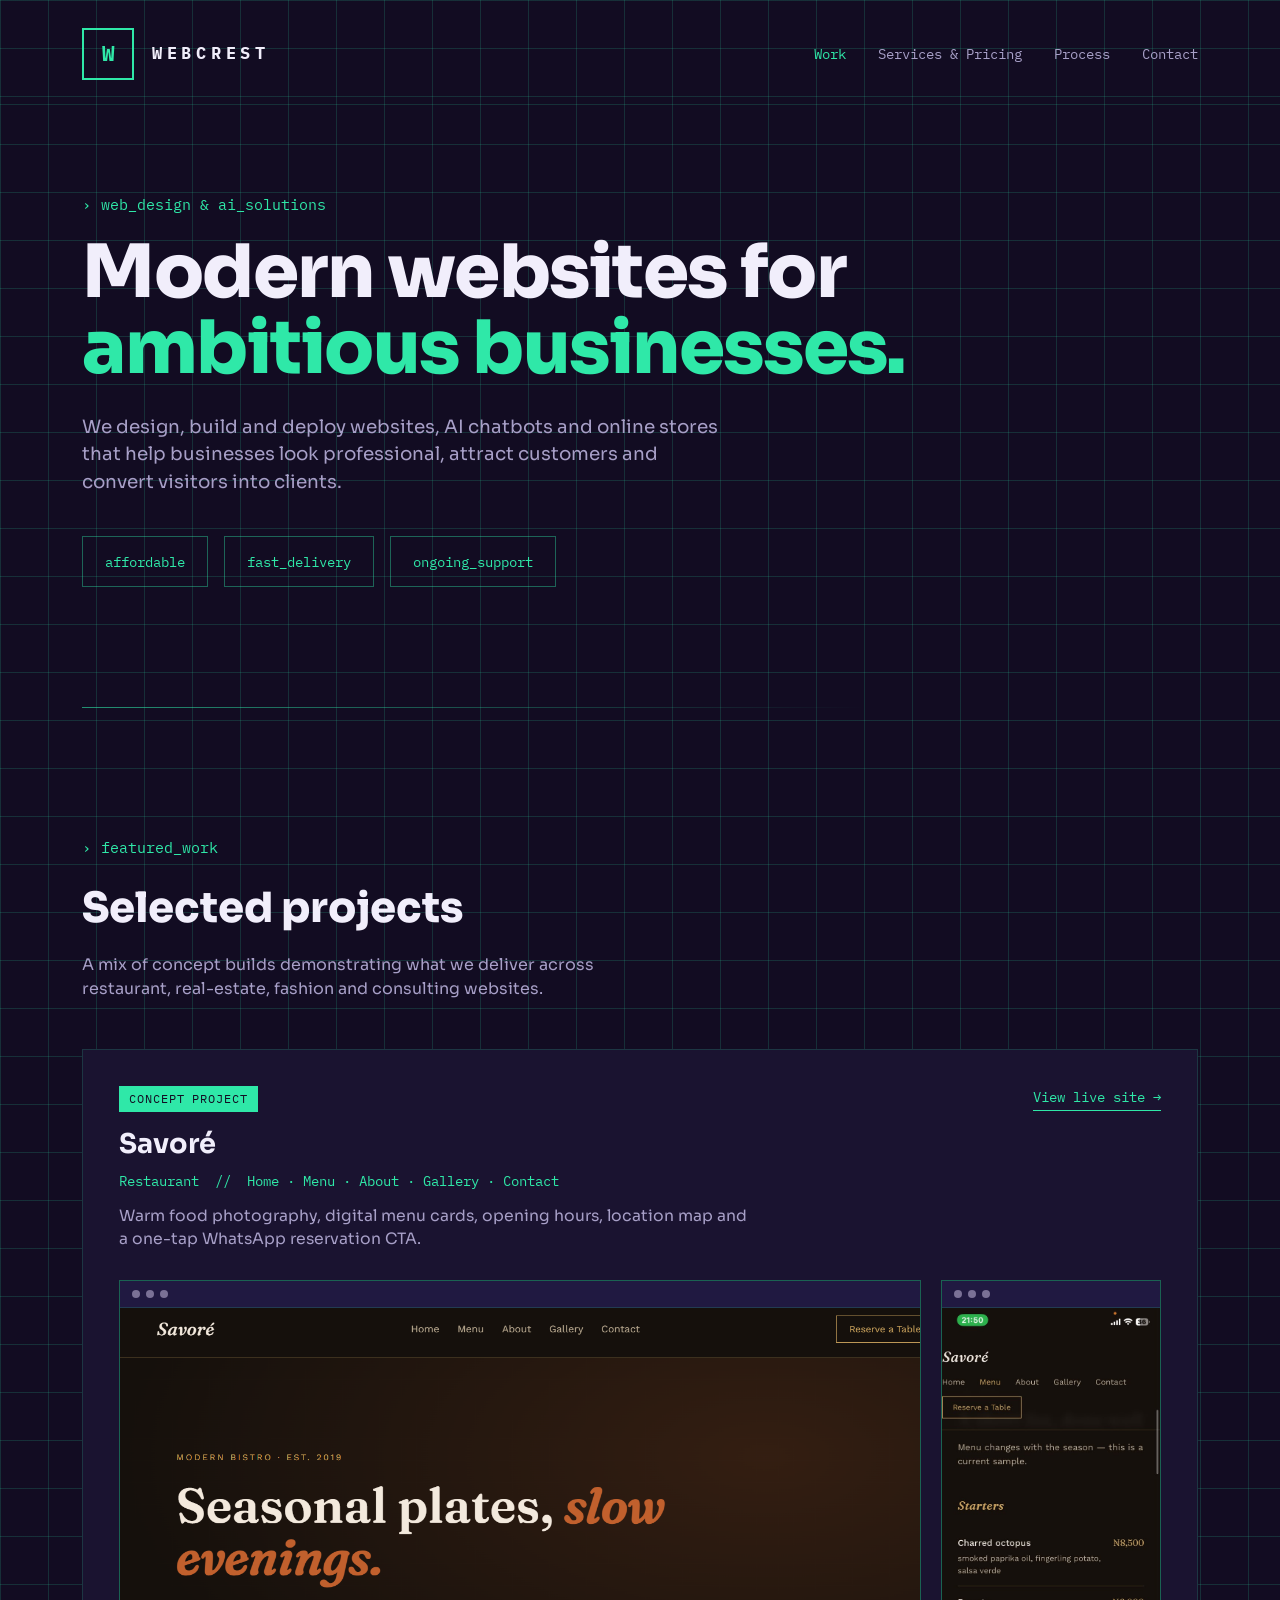
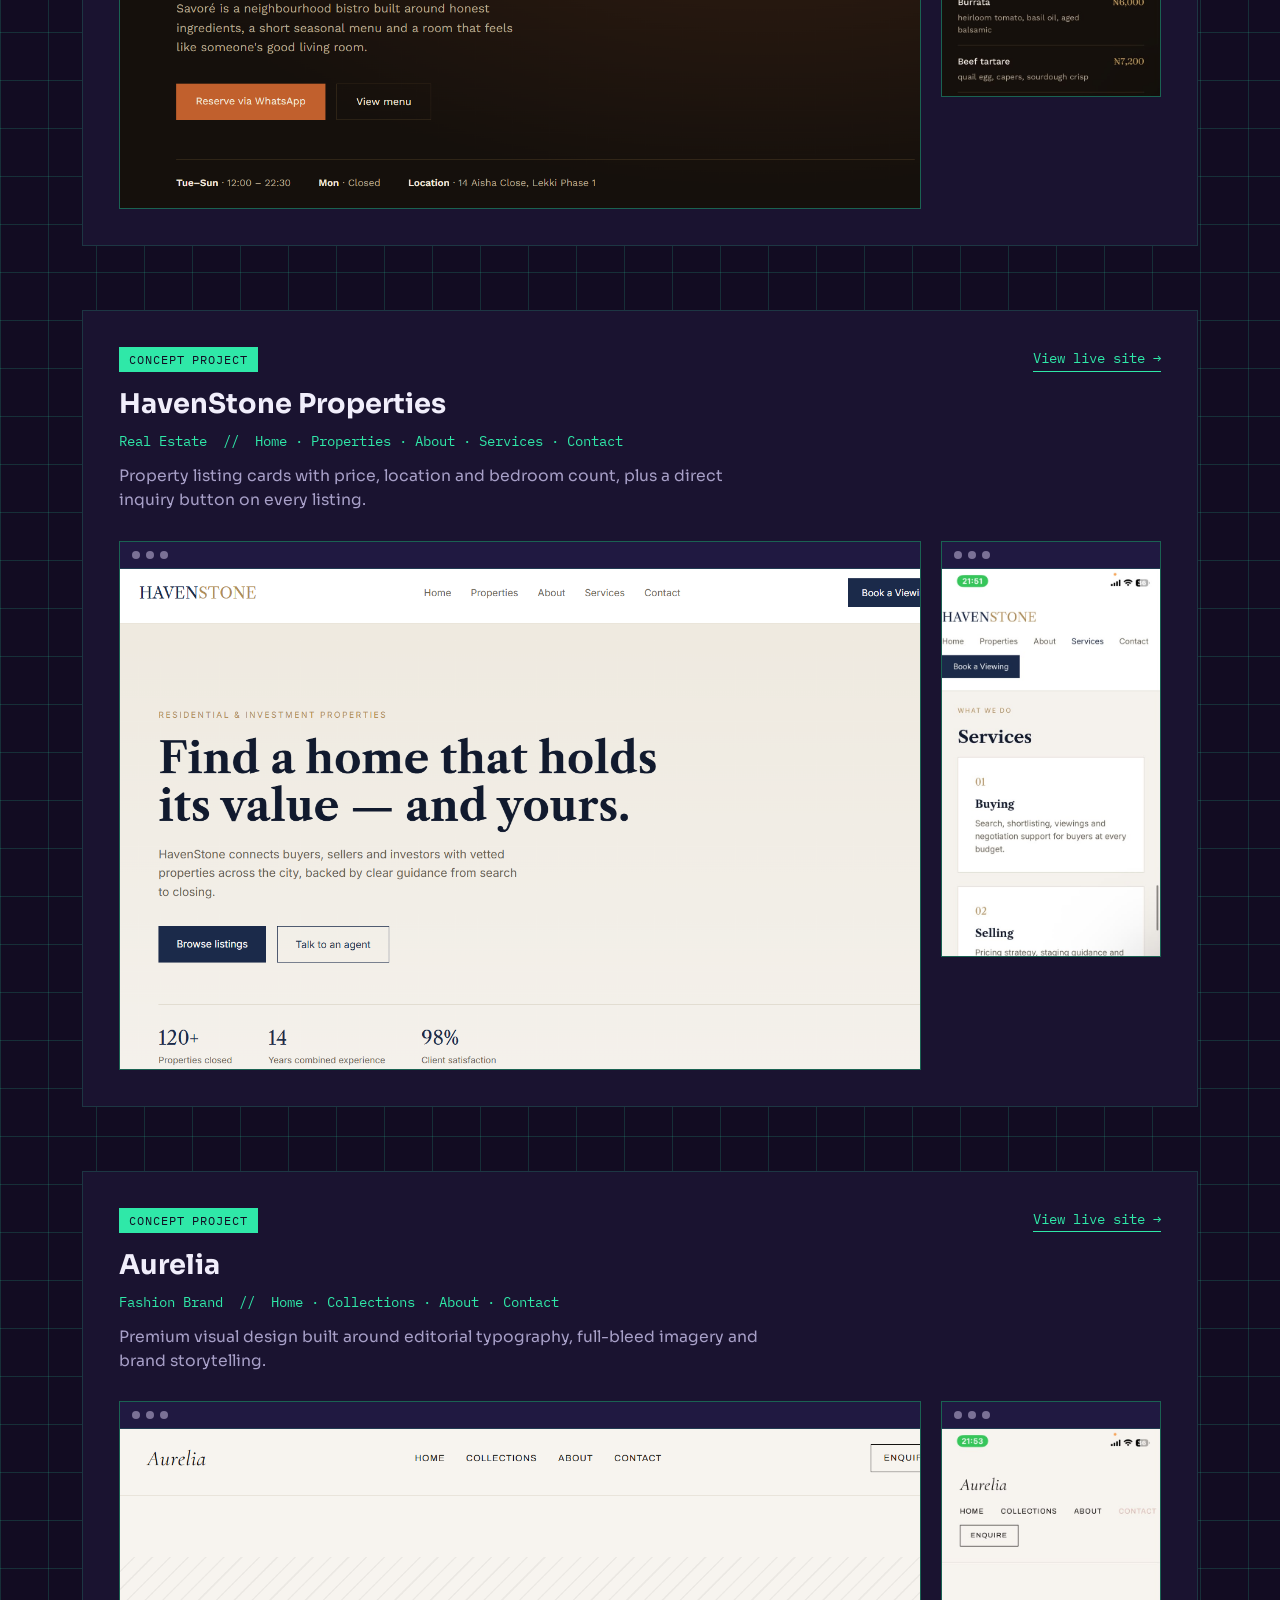
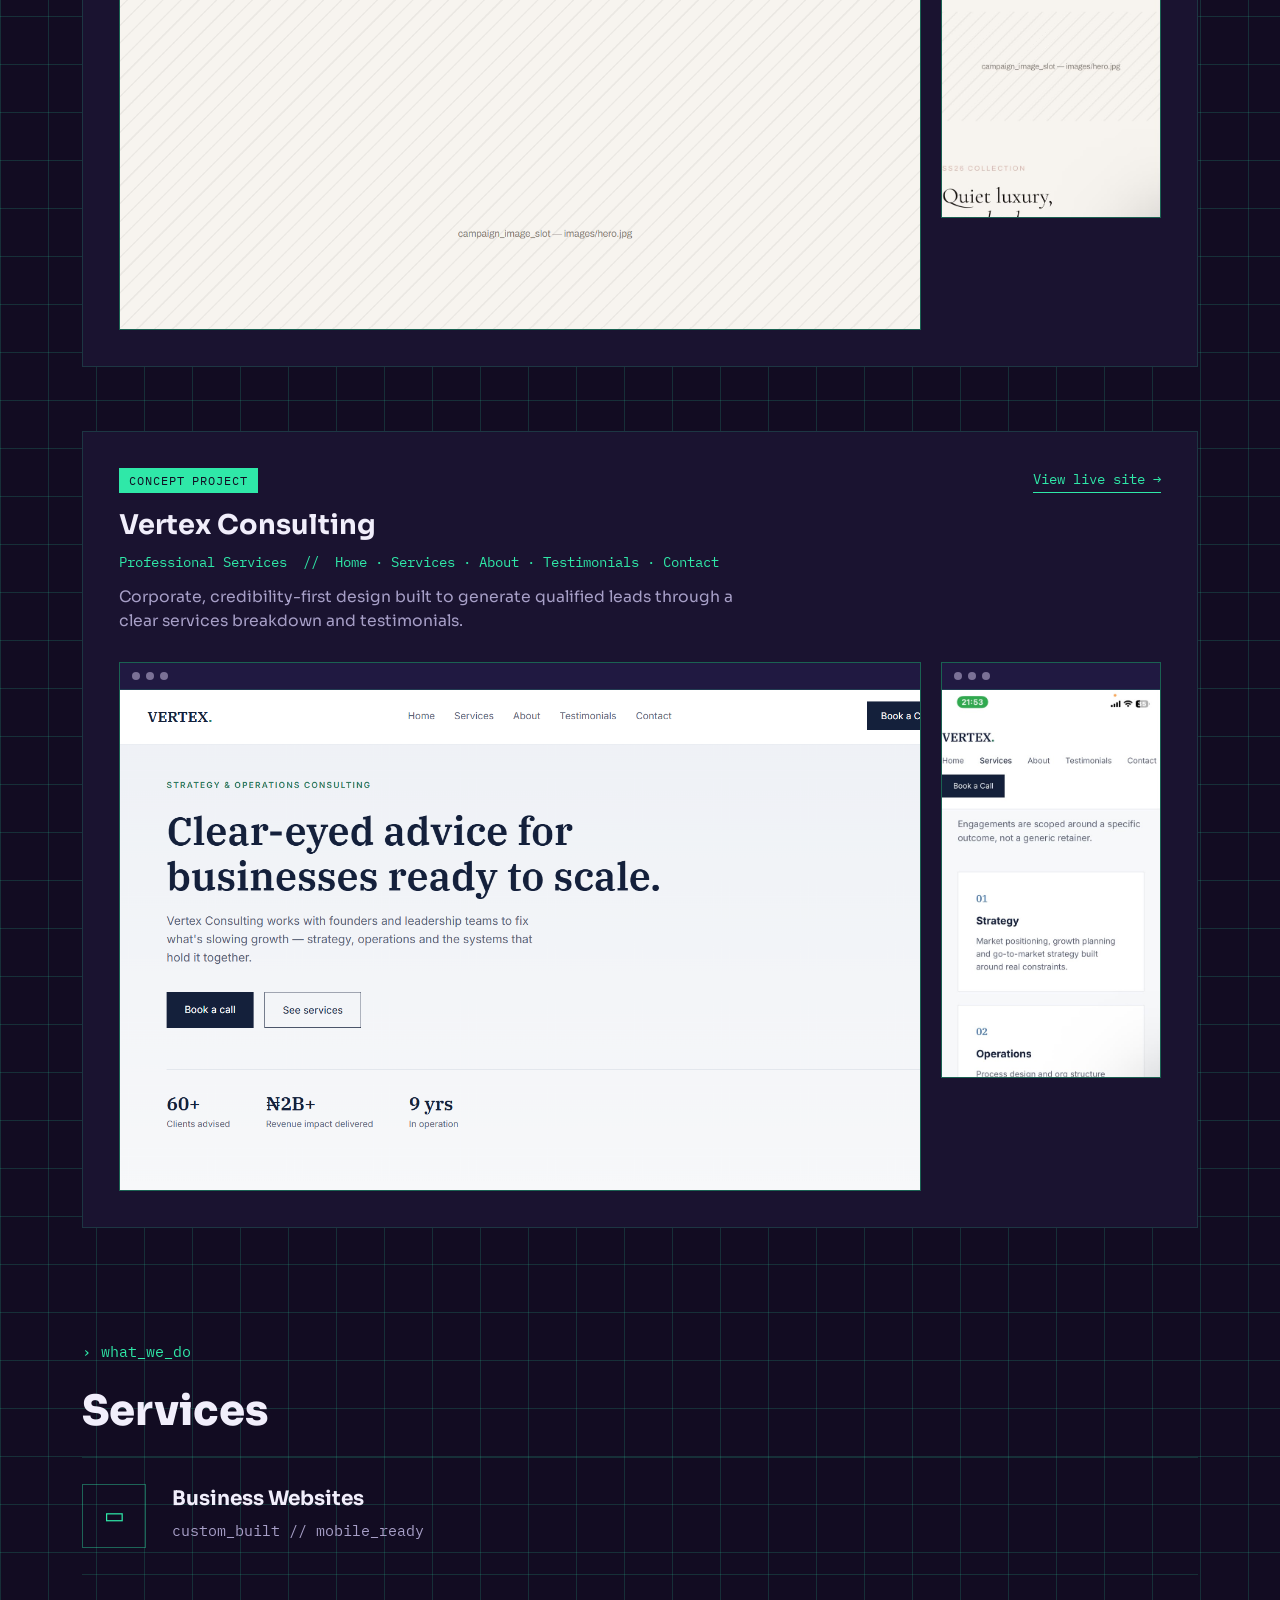
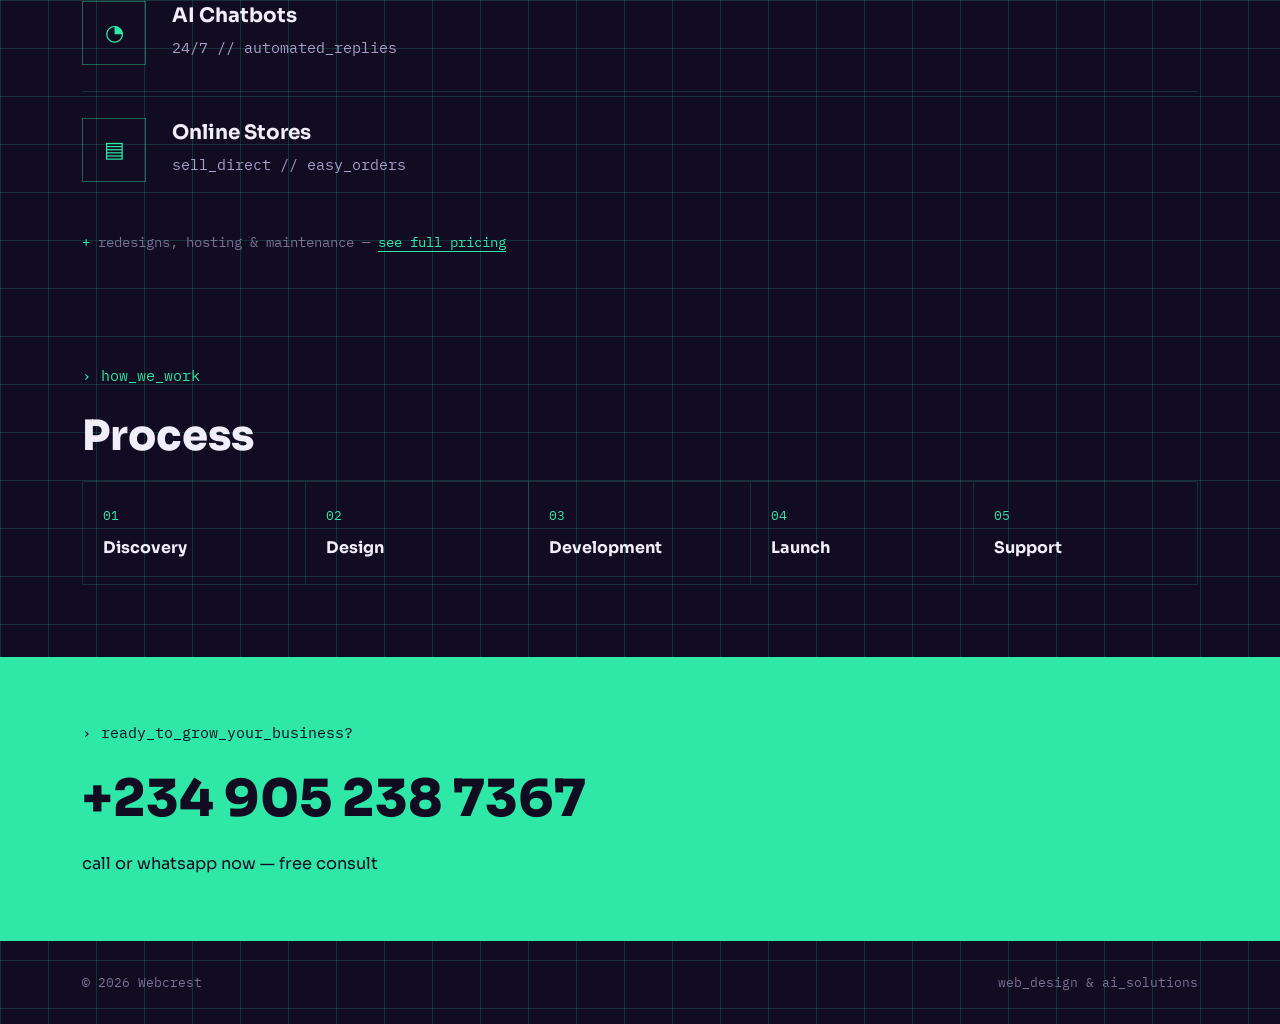
==== commit a6af2219: "mobile screenshots" ====
--- a/index.html
+++ b/index.html
@@ -59,7 +59,7 @@
             <p class="project-type">Restaurant &nbsp;//&nbsp; Home · Menu · About · Gallery · Contact</p>
           </div>
           <!-- LINK SLOT: replace href with the live Netlify/custom domain URL once deployed -->
-          <a href="#" class="project-link" data-project="savore">View live site →</a>
+          <a href="https://savore-theta.vercel.app/" class="project-link" data-project="savore">View live site →</a>
         </div>
         <p class="project-desc">Warm food photography, digital menu cards, opening hours, location
           map and a one-tap WhatsApp reservation CTA.</p>
@@ -77,7 +77,7 @@
             <div class="browser-bar"><span></span><span></span><span></span></div>
             <div class="shot-slot mobile">
               <!-- SCREENSHOT SLOT (mobile): drop file at images/savore-mobile.jpg -->
-              <img src="" alt="Savoré mobile screenshot"
+              <img src="./WhatsApp Image 2026-08-11 at 9.54.19 PM (2).jpeg" alt="Savoré mobile screenshot"
                    onerror="this.style.display='none'; this.nextElementSibling.style.display='flex';">
               <span class="placeholder-label" style="display:flex;">mobile_preview<br>images/savore-mobile.jpg</span>
             </div>
@@ -93,7 +93,7 @@
             <h3>HavenStone Properties</h3>
             <p class="project-type">Real Estate &nbsp;//&nbsp; Home · Properties · About · Services · Contact</p>
           </div>
-          <a href="#" class="project-link" data-project="havenstone">View live site →</a>
+          <a href="https://havenstone-real-estate.vercel.app/" class="project-link" data-project="havenstone">View live site →</a>
         </div>
         <p class="project-desc">Property listing cards with price, location and bedroom count, plus
           a direct inquiry button on every listing.</p>
@@ -109,7 +109,7 @@
           <div class="browser-frame">
             <div class="browser-bar"><span></span><span></span><span></span></div>
             <div class="shot-slot mobile">
-              <img src="images/havenstone-mobile.jpg" alt="HavenStone Properties mobile screenshot"
+              <img src="./WhatsApp Image 2026-08-11 at 9.54.19 PM (1).jpeg" alt="HavenStone Properties mobile screenshot"
                    onerror="this.style.display='none'; this.nextElementSibling.style.display='flex';">
               <span class="placeholder-label" style="display:flex;">mobile_preview<br>images/havenstone-mobile.jpg</span>
             </div>
@@ -125,7 +125,7 @@
             <h3>Aurelia</h3>
             <p class="project-type">Fashion Brand &nbsp;//&nbsp; Home · Collections · About · Contact</p>
           </div>
-          <a href="#" class="project-link" data-project="aurelia">View live site →</a>
+          <a href="https://aurelia-fashion-nu.vercel.app/" class="project-link" data-project="aurelia">View live site →</a>
         </div>
         <p class="project-desc">Premium visual design built around editorial typography, full-bleed
           imagery and brand storytelling.</p>
@@ -141,7 +141,7 @@
           <div class="browser-frame">
             <div class="browser-bar"><span></span><span></span><span></span></div>
             <div class="shot-slot mobile">
-              <img src="images/aurelia-mobile.jpg" alt="Aurelia mobile screenshot"
+              <img src="./WhatsApp Image 2026-08-11 at 9.54.19 PM.jpeg" alt="Aurelia mobile screenshot"
                    onerror="this.style.display='none'; this.nextElementSibling.style.display='flex';">
               <span class="placeholder-label" style="display:flex;">mobile_preview<br>images/aurelia-mobile.jpg</span>
             </div>
@@ -157,7 +157,7 @@
             <h3>Vertex Consulting</h3>
             <p class="project-type">Professional Services &nbsp;//&nbsp; Home · Services · About · Testimonials · Contact</p>
           </div>
-          <a href="#" class="project-link" data-project="vertex">View live site →</a>
+          <a href="https://vertex-consulting-lime.vercel.app/" class="project-link" data-project="vertex">View live site →</a>
         </div>
         <p class="project-desc">Corporate, credibility-first design built to generate qualified
           leads through a clear services breakdown and testimonials.</p>
@@ -173,7 +173,7 @@
           <div class="browser-frame">
             <div class="browser-bar"><span></span><span></span><span></span></div>
             <div class="shot-slot mobile">
-              <img src="images/vertex-mobile.jpg" alt="Vertex Consulting mobile screenshot"
+              <img src="./WhatsApp Image 2026-08-11 at 9.54.18 PM.jpeg" alt="Vertex Consulting mobile screenshot"
                    onerror="this.style.display='none'; this.nextElementSibling.style.display='flex';">
               <span class="placeholder-label" style="display:flex;">mobile_preview<br>images/vertex-mobile.jpg</span>
             </div>
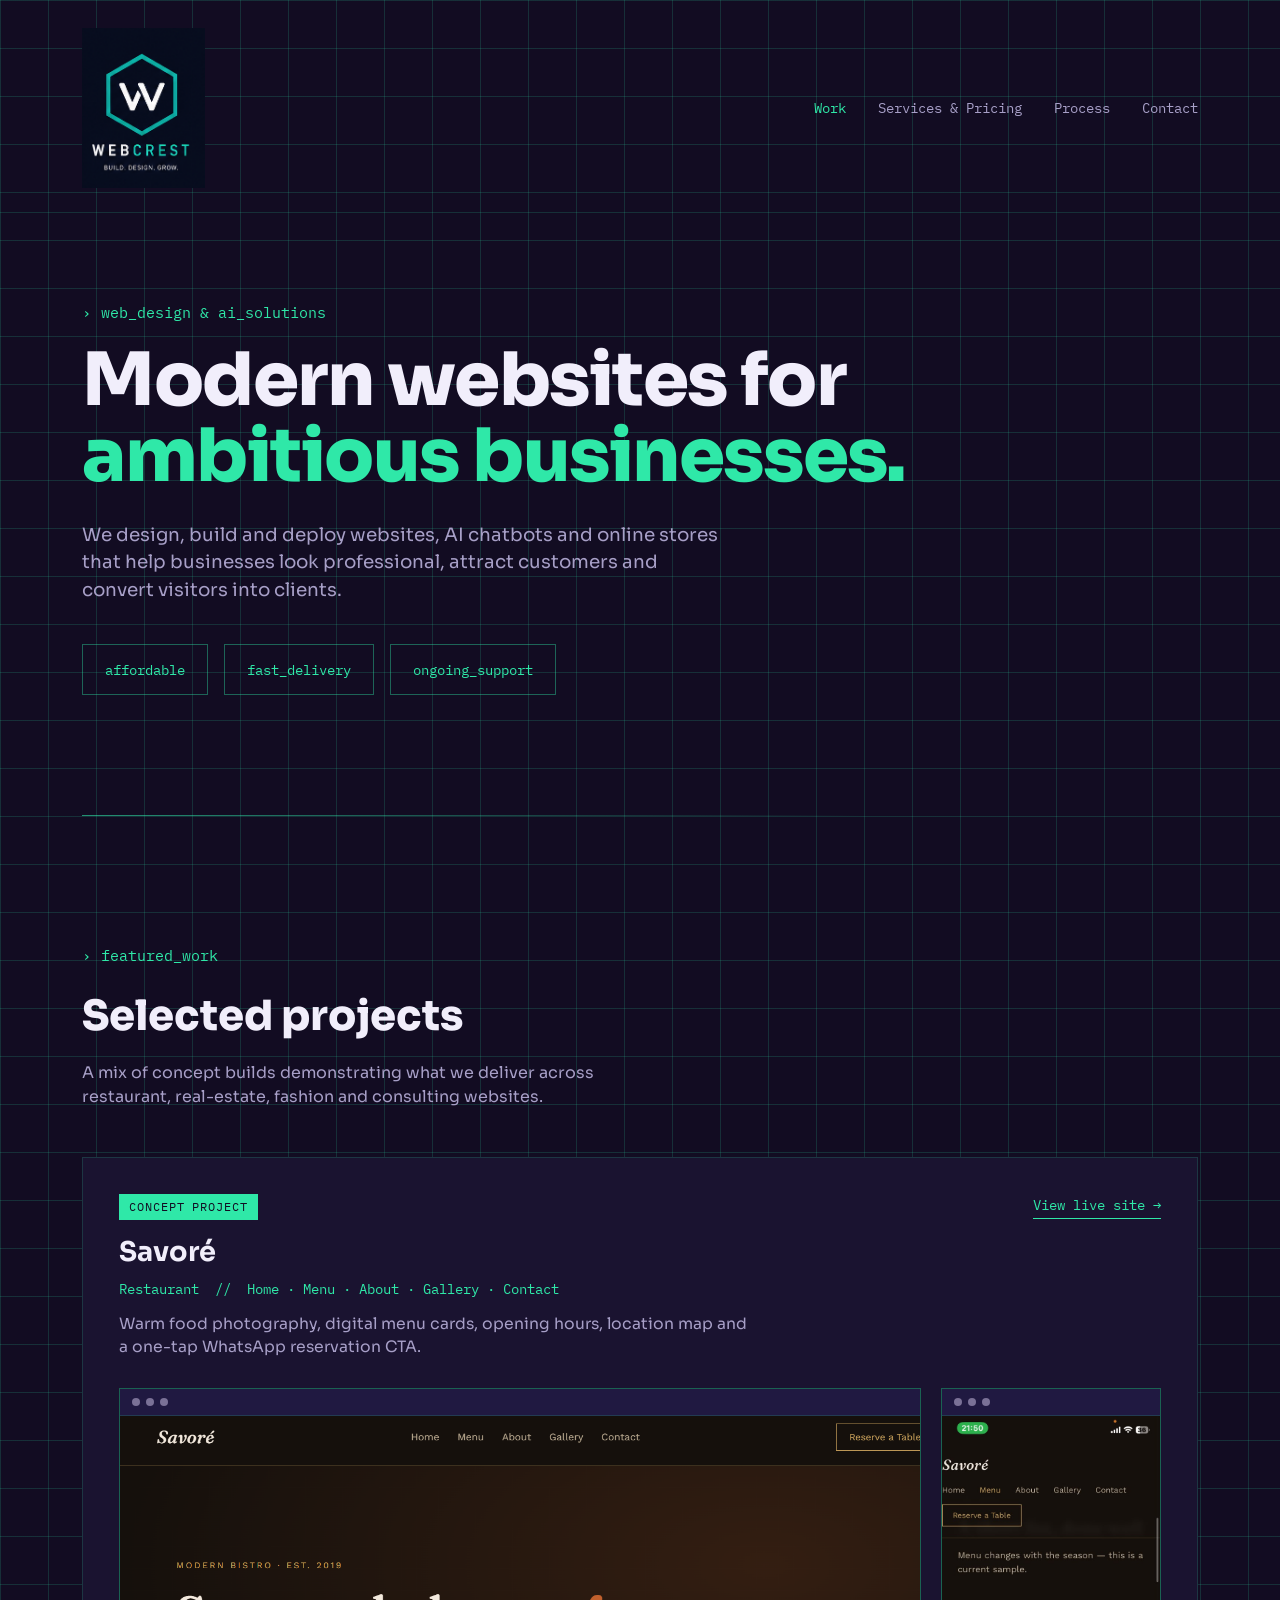
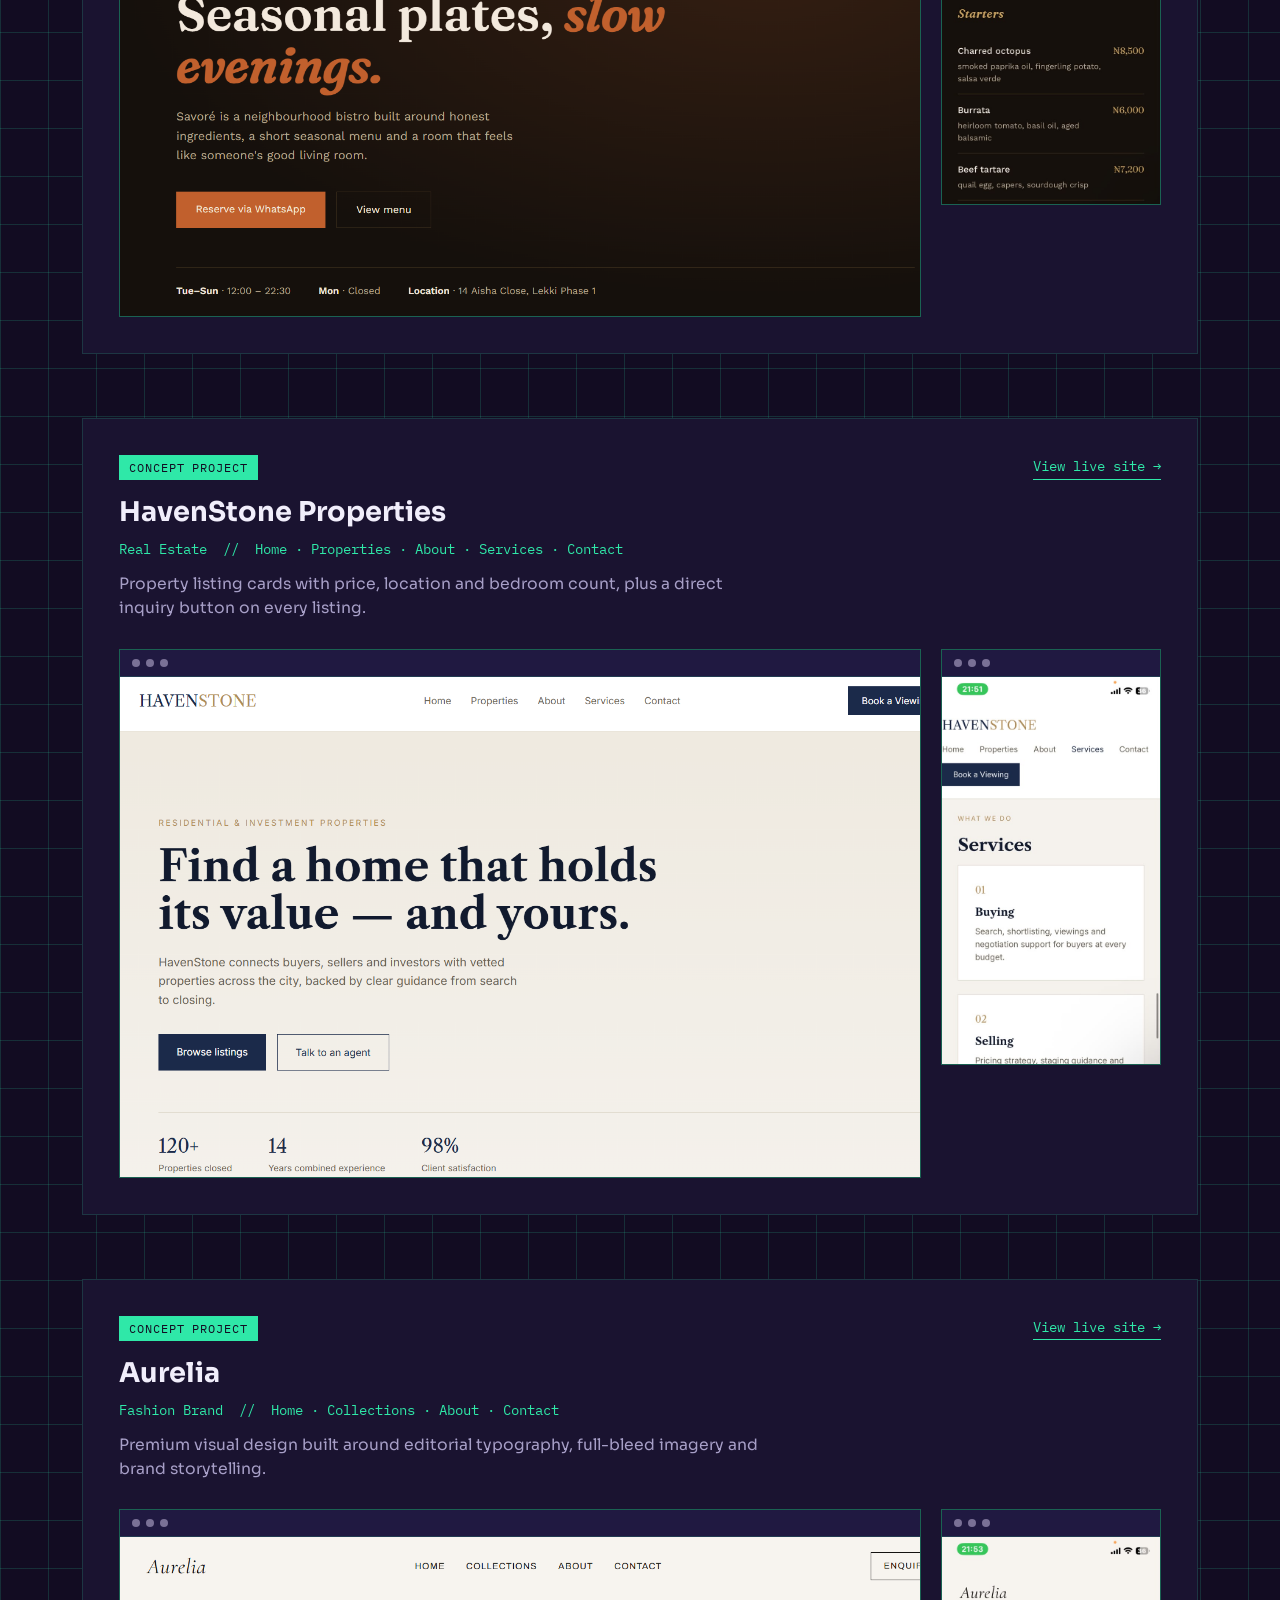
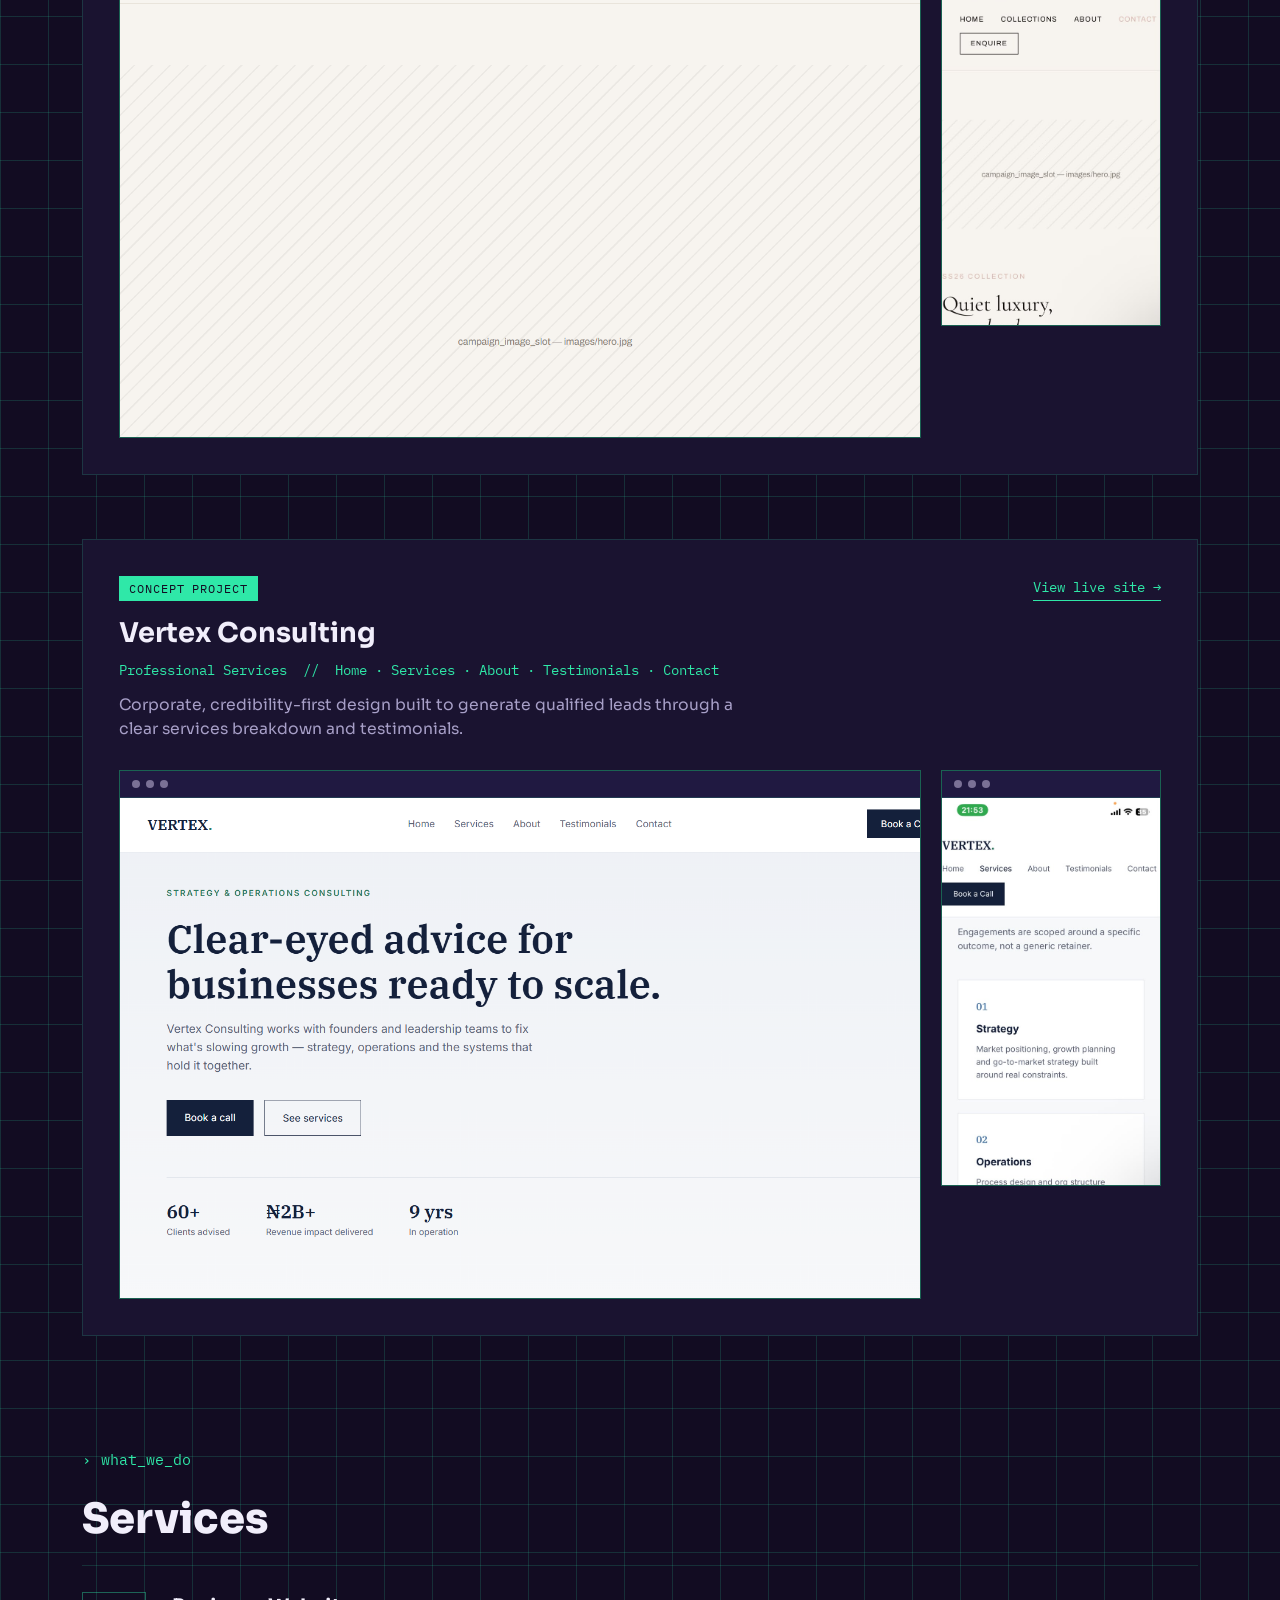
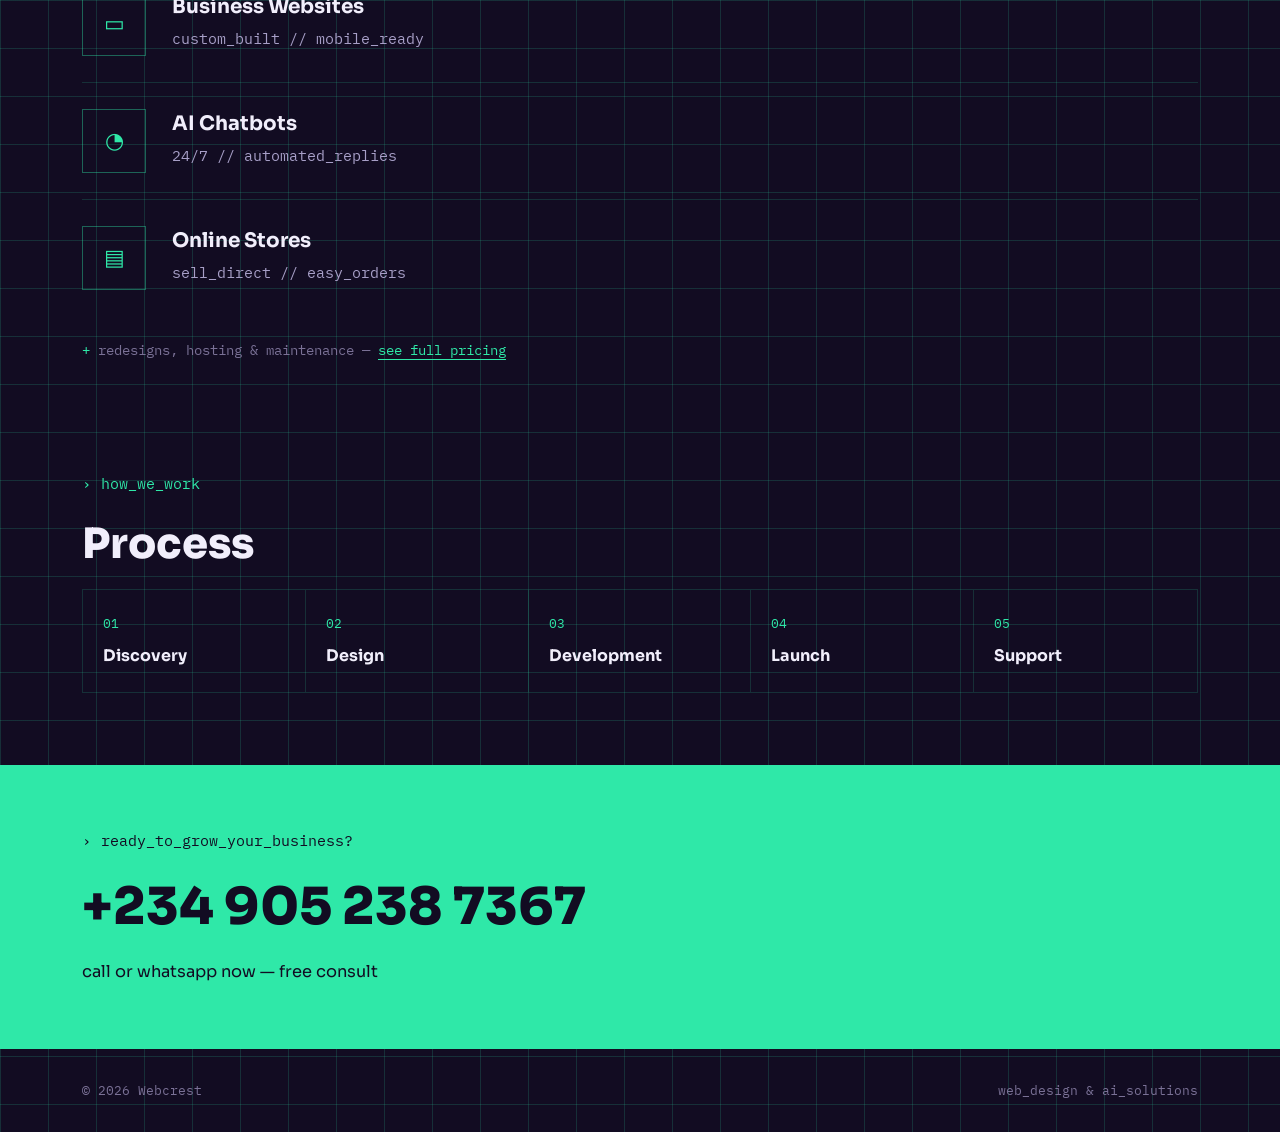
==== commit b40e4f7f: "new logo" ====
--- a/index.html
+++ b/index.html
@@ -11,8 +11,9 @@
 <header>
   <div class="wrap header-row">
     <div class="brand">
-      <div class="brand-mark">W</div>
-      <div class="brand-name">WEBCREST</div>
+      <img src="./webcrest_logo_05-2.png"/>
+      <!-- <div class="brand-mark">W</div>
+      <div class="brand-name">WEBCREST</div> -->
     </div>
     <nav>
       <ul>
--- a/style.css
+++ b/style.css
@@ -86,6 +86,12 @@
   color:var(--mint);
   flex-shrink:0;
 }
+
+.brand img{
+  height: 10em;
+  width:auto;
+  display:block;
+}
 .brand-name{
   font-family:var(--serial-font);
   font-weight:700;
